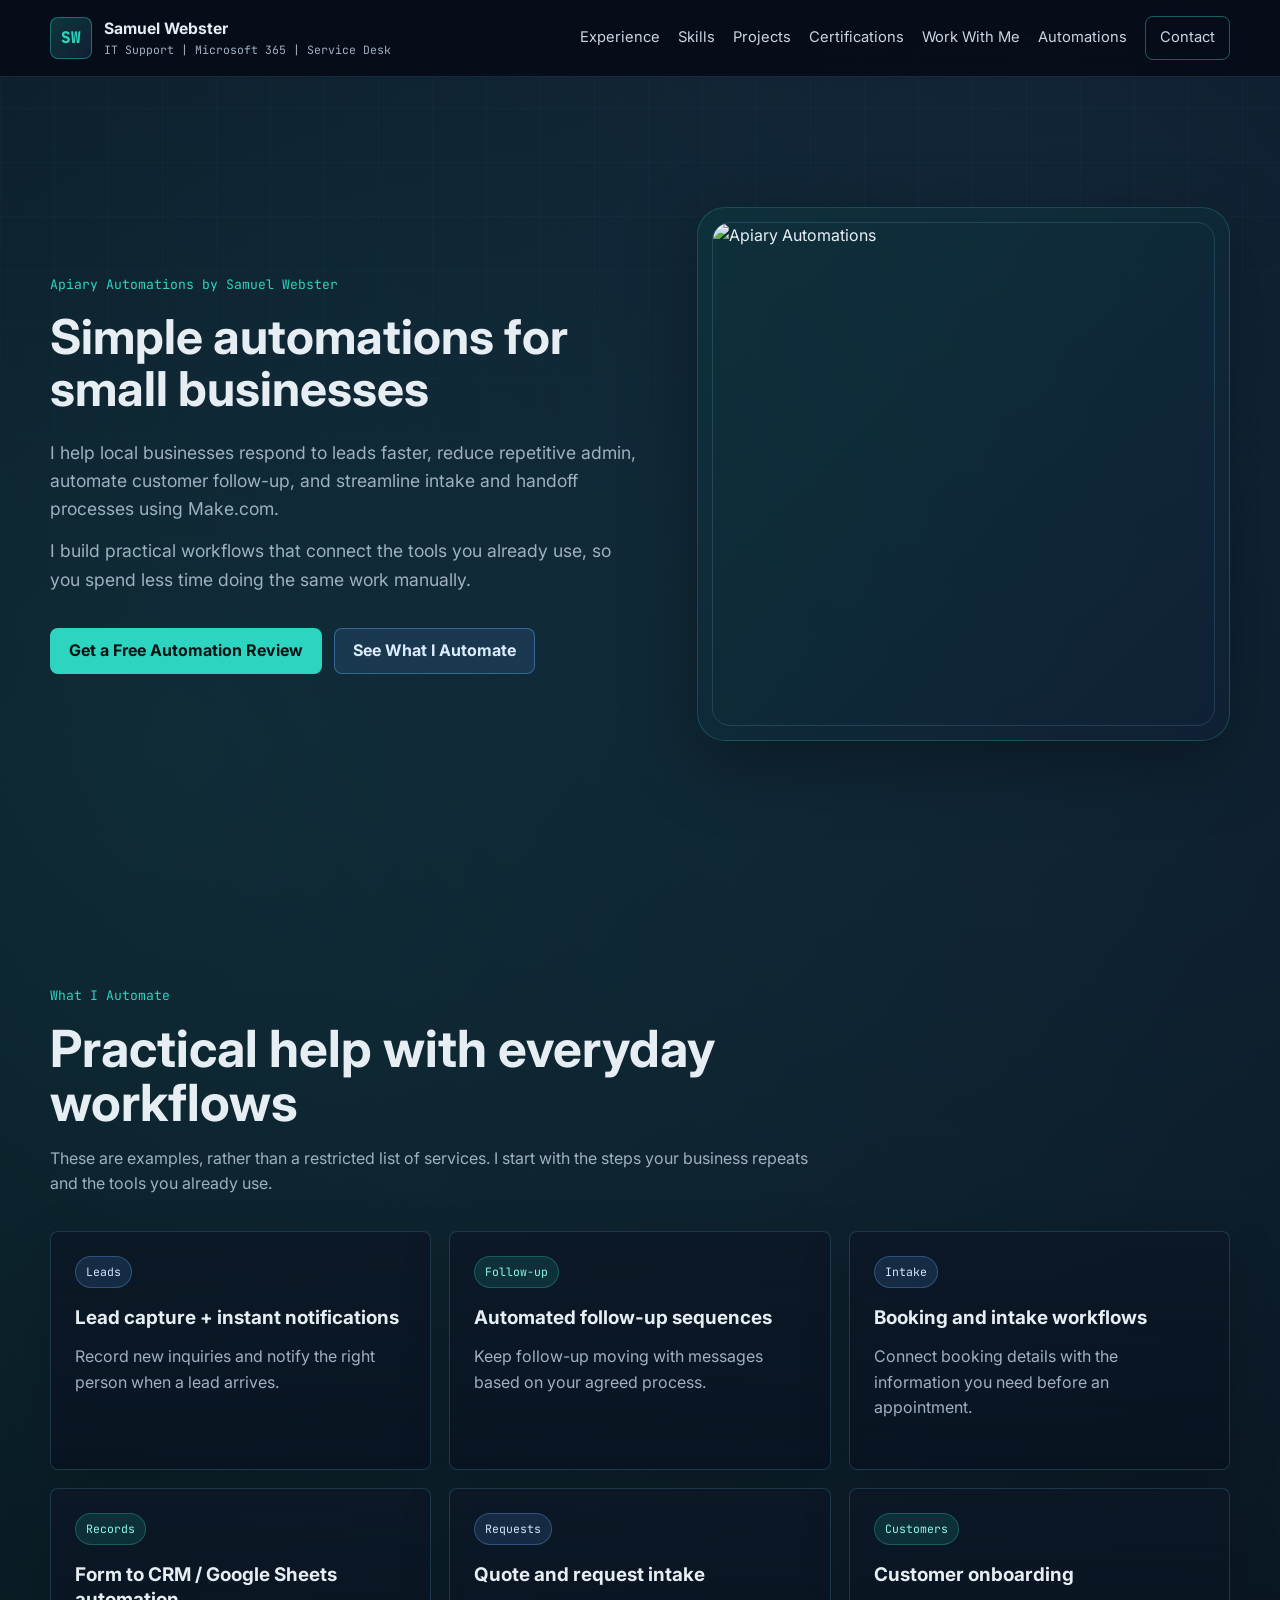
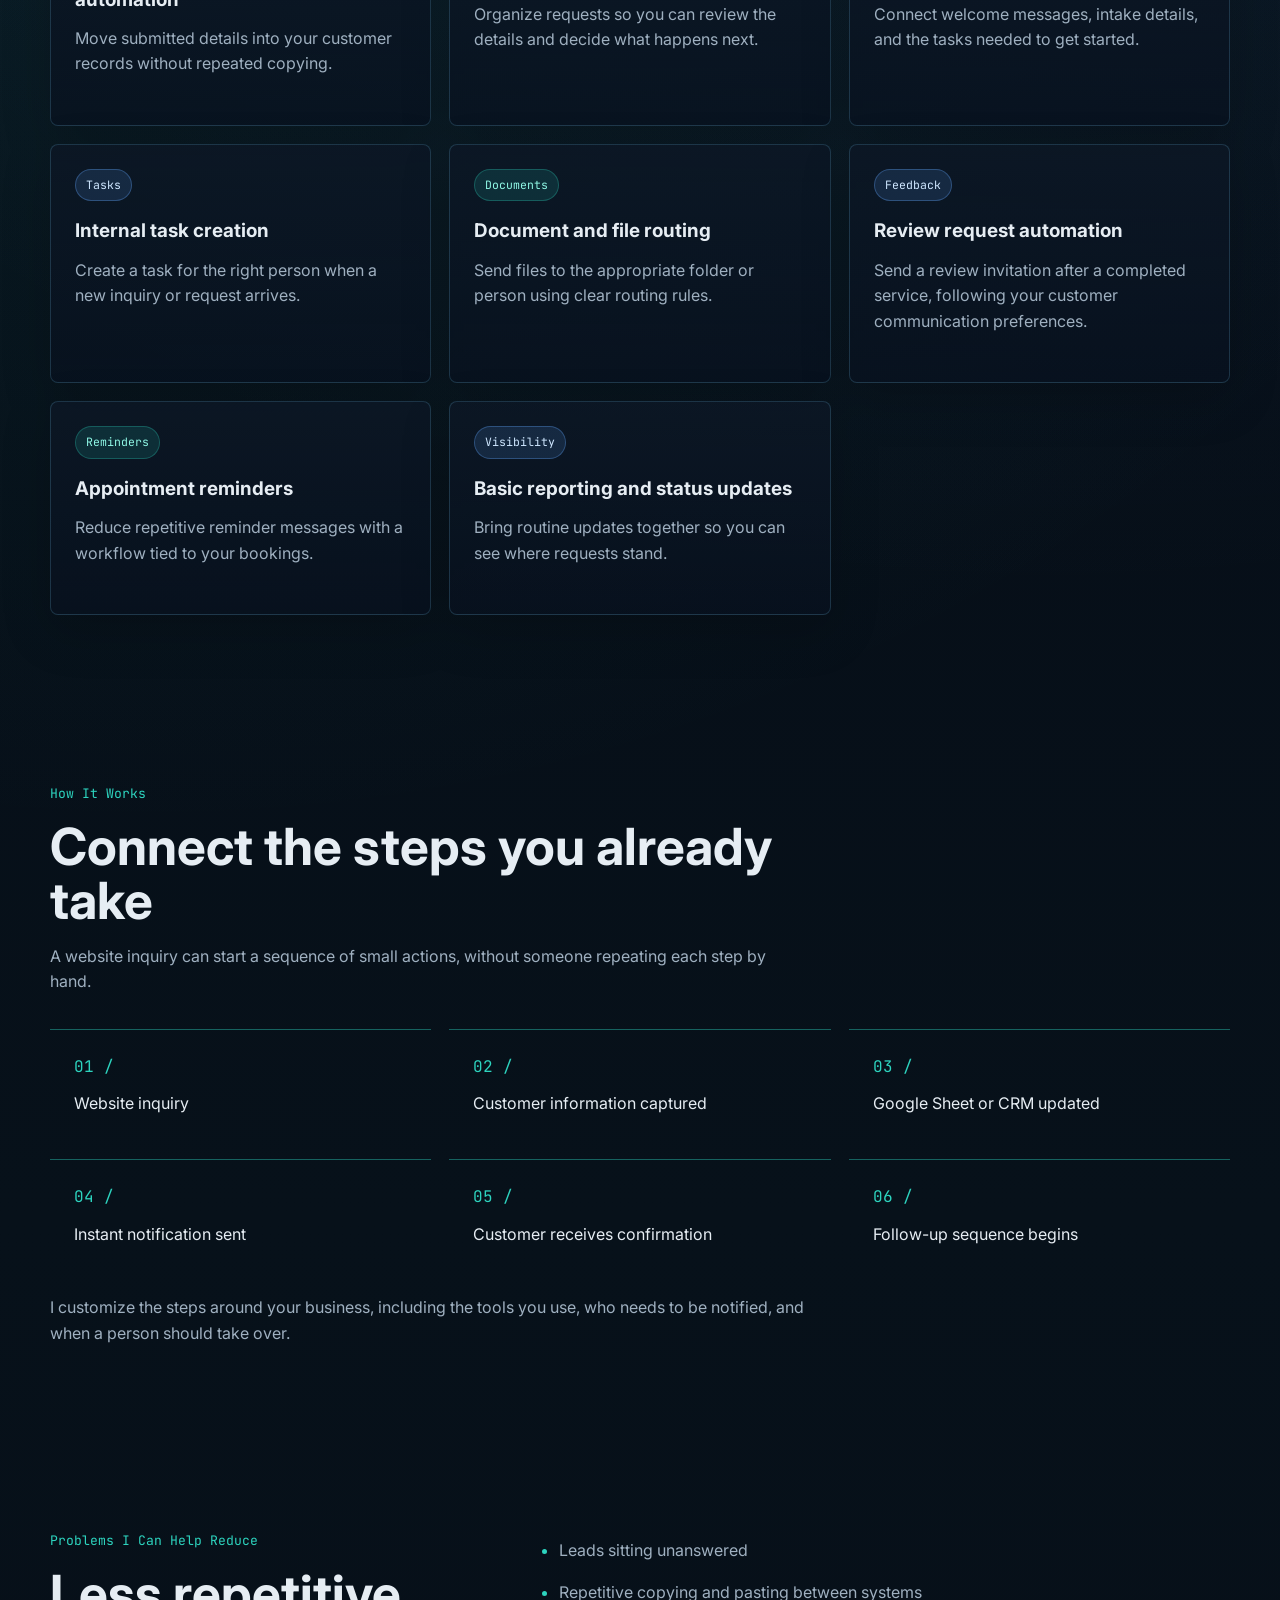
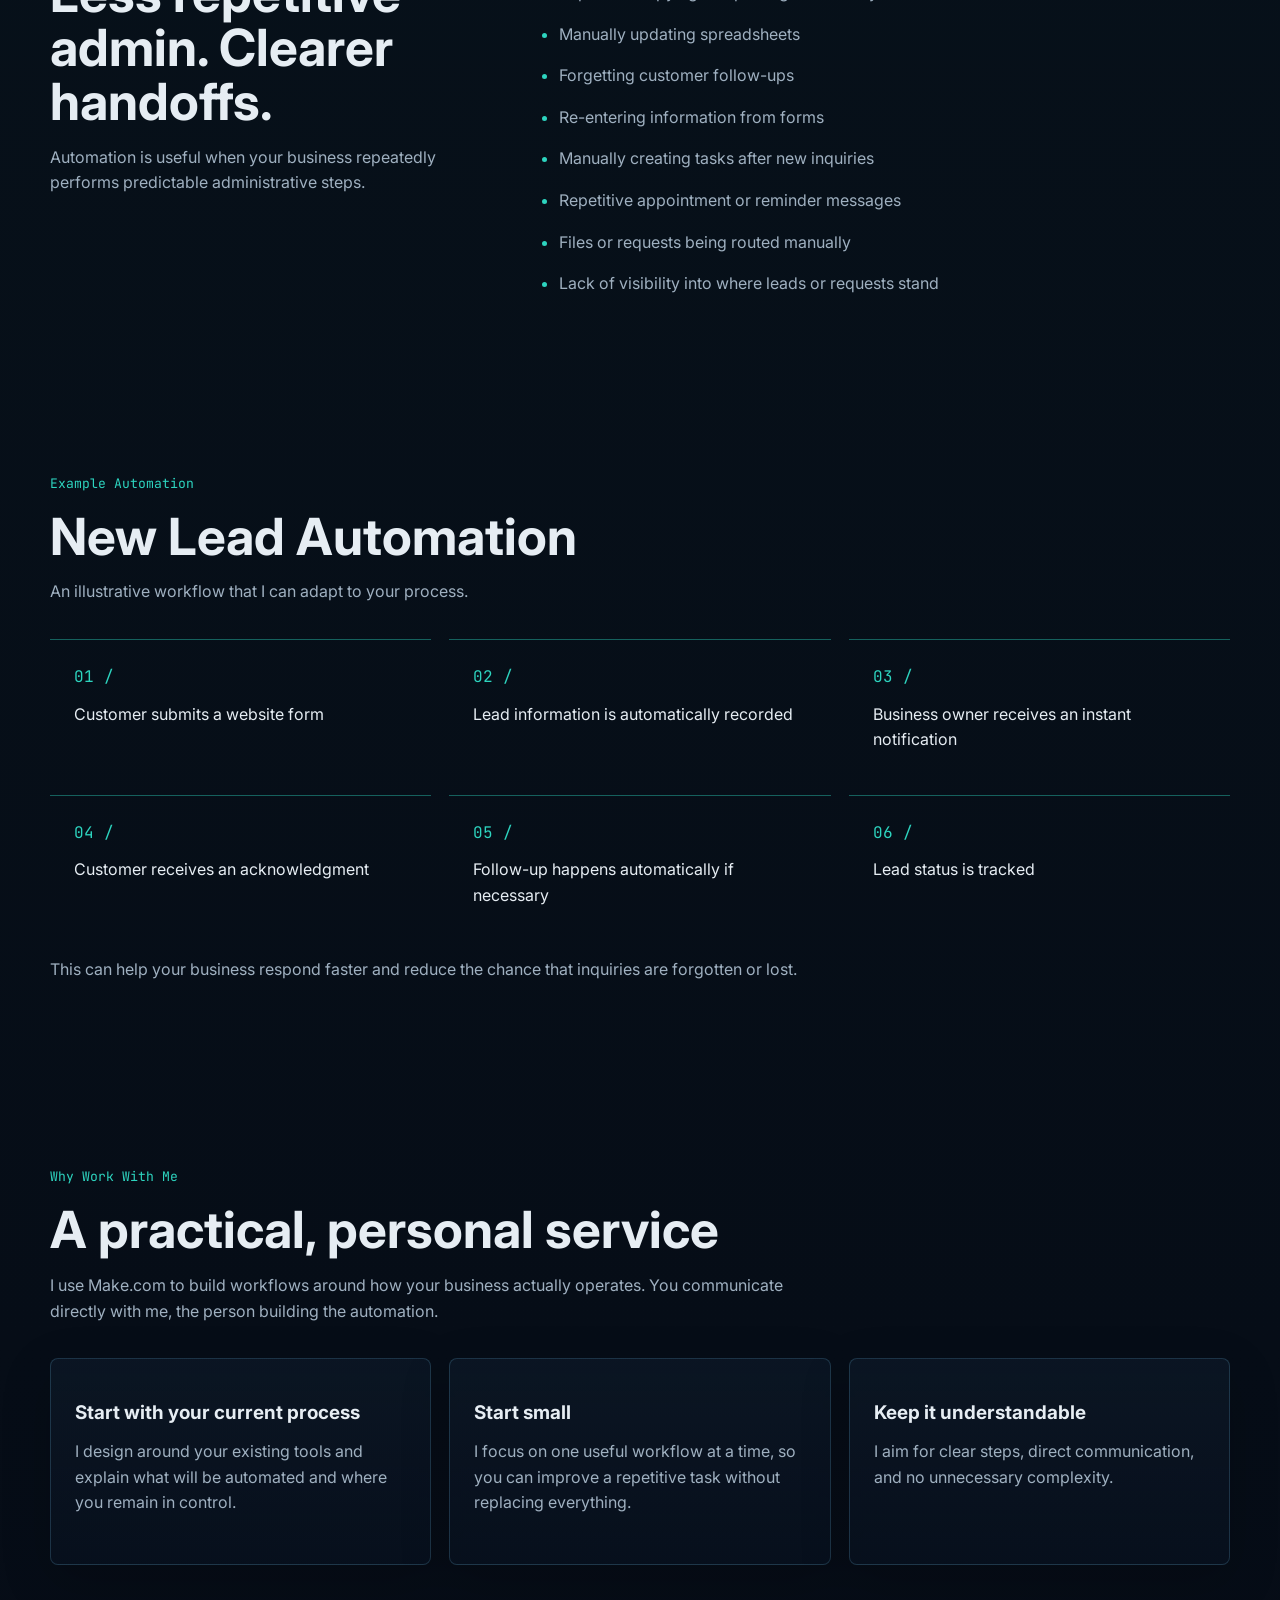
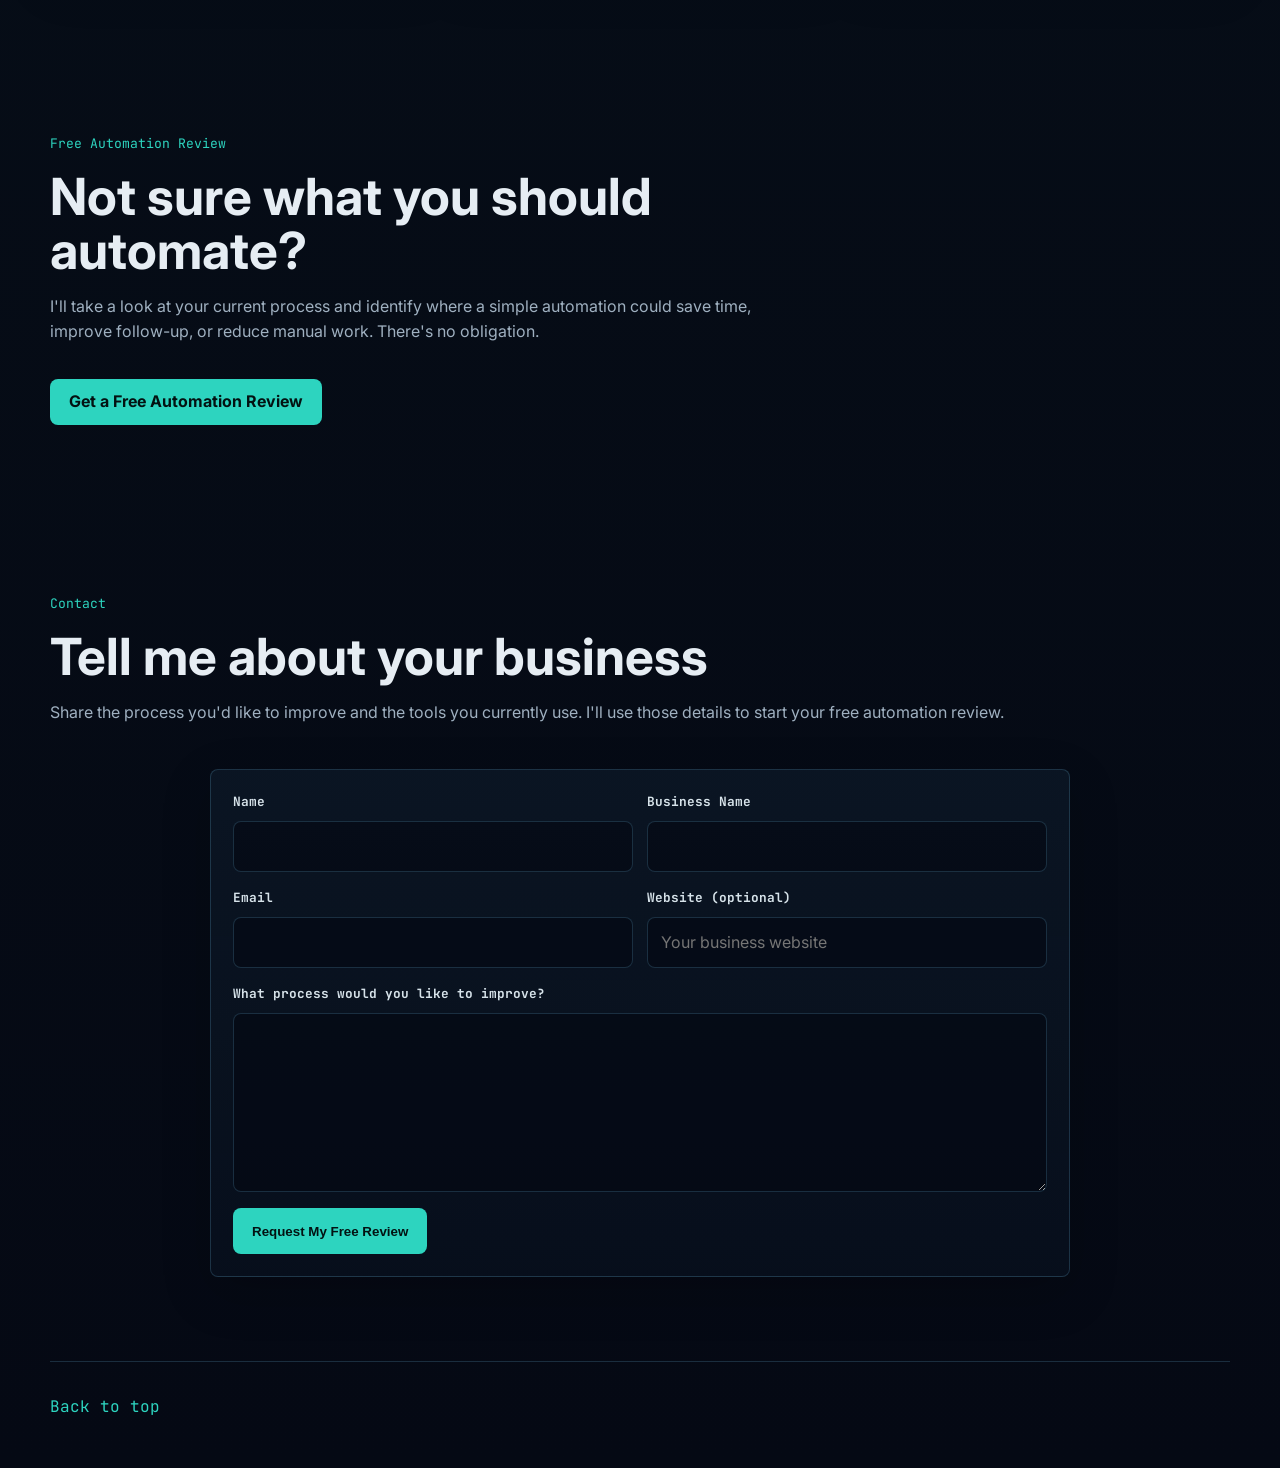
==== apiary/index.html @ 2bacfff5 "Add files via upload" ====
<!DOCTYPE html>
<html lang="en">
<head>
  <meta charset="UTF-8">
  <meta name="viewport" content="width=device-width, initial-scale=1.0">
  <meta name="description" content="Practical Make.com automations for small businesses, including lead follow-up, intake workflows, customer onboarding, notifications, reminders, and repetitive admin automation.">
  <title>Apiary Automations | Small Business Automation | Samuel Webster</title>
  <link rel="icon" type="image/svg+xml" href="../assets/favicon.svg">
  <link rel="preconnect" href="https://fonts.googleapis.com">
  <link rel="preconnect" href="https://fonts.gstatic.com" crossorigin>
  <link href="https://fonts.googleapis.com/css2?family=Inter:wght@400;500;600;700;800&family=JetBrains+Mono:wght@400;500;700&display=swap" rel="stylesheet">
  <link rel="stylesheet" href="../styles.css">
</head>
<body class="apiary-page">
  <header class="site-header">
    <nav class="nav-shell" aria-label="Primary navigation">
      <a class="brand" href="../index.html" aria-label="Samuel Webster home">
        <span class="brand-mark">SW</span>
        <span><strong>Samuel Webster</strong><small>IT Support | Microsoft 365 | Service Desk</small></span>
      </a>
      <button class="nav-toggle" type="button" aria-label="Toggle navigation" aria-expanded="false" aria-controls="site-menu"><span></span><span></span><span></span></button>
      <div class="nav-links" id="site-menu">
        <a href="../index.html#experience">Experience</a>
        <a href="../index.html#skills">Skills</a>
        <a href="../index.html#projects">Projects</a>
        <a href="../index.html#certifications">Certifications</a>
        <a href="../index.html#work-with-me">Work With Me</a>
        <a href="index.html" aria-current="page">Automations</a>
        <a class="nav-contact" href="#inquiry">Contact</a>
      </div>
    </nav>
  </header>
  <main id="top">
    <section class="hero section apiary-hero">
      <div class="hero-copy apiary-hero-copy">
        <p class="eyebrow">Apiary Automations by Samuel Webster</p>
        <h1>Simple automations for small businesses</h1>
        <p class="hero-intro">I help local businesses respond to leads faster, reduce repetitive admin, automate customer follow-up, and streamline intake and handoff processes using Make.com.</p>
        <p class="hero-intro hero-intro-secondary">I build practical workflows that connect the tools you already use, so you spend less time doing the same work manually.</p>
        <div class="hero-actions">
          <a class="btn primary" href="#inquiry">Get a Free Automation Review</a>
          <a class="btn secondary" href="#services">See What I Automate</a>
        </div>
      </div>
      <div class="hero-visual apiary-visual">
        <img class="apiary-logo" src="../assets/apiary-automations-logo.png" alt="Apiary Automations" width="1254" height="1254">
      </div>
    </section>
    <section class="section" id="services">
      <div class="section-heading">
        <p class="eyebrow">What I Automate</p>
        <h2>Practical help with everyday workflows</h2>
        <p>These are examples, rather than a restricted list of services. I start with the steps your business repeats and the tools you already use.</p>
      </div>
      <div class="work-grid">
        <article class="work-card"><span class="badge helpdesk">Leads</span><h3>Lead capture + instant notifications</h3><p>Record new inquiries and notify the right person when a lead arrives.</p></article>
        <article class="work-card"><span class="badge">Follow-up</span><h3>Automated follow-up sequences</h3><p>Keep follow-up moving with messages based on your agreed process.</p></article>
        <article class="work-card"><span class="badge helpdesk">Intake</span><h3>Booking and intake workflows</h3><p>Connect booking details with the information you need before an appointment.</p></article>
        <article class="work-card"><span class="badge">Records</span><h3>Form to CRM / Google Sheets automation</h3><p>Move submitted details into your customer records without repeated copying.</p></article>
        <article class="work-card"><span class="badge helpdesk">Requests</span><h3>Quote and request intake</h3><p>Organize requests so you can review the details and decide what happens next.</p></article>
        <article class="work-card"><span class="badge">Customers</span><h3>Customer onboarding</h3><p>Connect welcome messages, intake details, and the tasks needed to get started.</p></article>
        <article class="work-card"><span class="badge helpdesk">Tasks</span><h3>Internal task creation</h3><p>Create a task for the right person when a new inquiry or request arrives.</p></article>
        <article class="work-card"><span class="badge">Documents</span><h3>Document and file routing</h3><p>Send files to the appropriate folder or person using clear routing rules.</p></article>
        <article class="work-card"><span class="badge helpdesk">Feedback</span><h3>Review request automation</h3><p>Send a review invitation after a completed service, following your customer communication preferences.</p></article>
        <article class="work-card"><span class="badge">Reminders</span><h3>Appointment reminders</h3><p>Reduce repetitive reminder messages with a workflow tied to your bookings.</p></article>
        <article class="work-card"><span class="badge helpdesk">Visibility</span><h3>Basic reporting and status updates</h3><p>Bring routine updates together so you can see where requests stand.</p></article>
      </div>
    </section>
    <section class="section" id="how-it-works">
      <div class="section-heading"><p class="eyebrow">How It Works</p><h2>Connect the steps you already take</h2><p>A website inquiry can start a sequence of small actions, without someone repeating each step by hand.</p></div>
      <ol class="apiary-flow" aria-label="Example inquiry workflow">
        <li>Website inquiry</li><li>Customer information captured</li><li>Google Sheet or CRM updated</li><li>Instant notification sent</li><li>Customer receives confirmation</li><li>Follow-up sequence begins</li>
      </ol>
      <p class="apiary-note">I customize the steps around your business, including the tools you use, who needs to be notified, and when a person should take over.</p>
    </section>
    <section class="section split" id="problems">
      <div class="section-heading"><p class="eyebrow">Problems I Can Help Reduce</p><h2>Less repetitive admin. Clearer handoffs.</h2><p>Automation is useful when your business repeatedly performs predictable administrative steps.</p></div>
      <ul class="apiary-problems">
        <li>Leads sitting unanswered</li><li>Repetitive copying and pasting between systems</li><li>Manually updating spreadsheets</li><li>Forgetting customer follow-ups</li><li>Re-entering information from forms</li><li>Manually creating tasks after new inquiries</li><li>Repetitive appointment or reminder messages</li><li>Files or requests being routed manually</li><li>Lack of visibility into where leads or requests stand</li>
      </ul>
    </section>
    <section class="section" id="example">
      <div class="section-heading"><p class="eyebrow">Example Automation</p><h2>New Lead Automation</h2><p>An illustrative workflow that I can adapt to your process.</p></div>
      <ol class="apiary-flow apiary-steps">
        <li>Customer submits a website form</li><li>Lead information is automatically recorded</li><li>Business owner receives an instant notification</li><li>Customer receives an acknowledgment</li><li>Follow-up happens automatically if necessary</li><li>Lead status is tracked</li>
      </ol>
      <p class="apiary-note">This can help your business respond faster and reduce the chance that inquiries are forgotten or lost.</p>
    </section>
    <section class="section" id="why-me">
      <div class="section-heading"><p class="eyebrow">Why Work With Me</p><h2>A practical, personal service</h2><p>I use Make.com to build workflows around how your business actually operates. You communicate directly with me, the person building the automation.</p></div>
      <div class="work-grid">
        <article class="work-card"><h3>Start with your current process</h3><p>I design around your existing tools and explain what will be automated and where you remain in control.</p></article>
        <article class="work-card"><h3>Start small</h3><p>I focus on one useful workflow at a time, so you can improve a repetitive task without replacing everything.</p></article>
        <article class="work-card"><h3>Keep it understandable</h3><p>I aim for clear steps, direct communication, and no unnecessary complexity.</p></article>
      </div>
    </section>
    <section class="section" id="review">
      <div class="section-heading"><p class="eyebrow">Free Automation Review</p><h2>Not sure what you should automate?</h2><p>I'll take a look at your current process and identify where a simple automation could save time, improve follow-up, or reduce manual work. There's no obligation.</p></div>
      <a class="btn primary" href="#inquiry">Get a Free Automation Review</a>
    </section>
    <section class="section contact" id="inquiry">
      <div><p class="eyebrow">Contact</p><h2>Tell me about your business</h2><p>Share the process you'd like to improve and the tools you currently use. I'll use those details to start your free automation review.</p></div>
      <form class="contact-form" action="https://api.web3forms.com/submit" method="POST">
        <input type="hidden" name="access_key" value="55e2f08d-09cb-45c2-a583-499214f3248a">
        <input type="hidden" name="from_name" value="Apiary Automations by Samuel Webster">
        <input type="hidden" name="subject" value="Apiary Automations - Free Automation Review">
        <input type="hidden" name="redirect" value="https://samuelwebster.tech/thank-you.html">
        <input type="checkbox" name="botcheck" style="display:none" tabindex="-1" aria-hidden="true">
        <div class="form-grid">
          <div class="form-field"><label for="review-name">Name</label><input id="review-name" name="name" type="text" autocomplete="name" required></div>
          <div class="form-field"><label for="review-business">Business Name</label><input id="review-business" name="company" type="text" autocomplete="organization" required></div>
        </div>
        <div class="form-grid">
          <div class="form-field"><label for="review-email">Email</label><input id="review-email" name="email" type="email" autocomplete="email" required></div>
          <div class="form-field"><label for="review-website">Website (optional)</label><input id="review-website" name="business_website" type="text" inputmode="url" placeholder="Your business website"></div>
        </div>
        <div class="form-field"><label for="review-message">What process would you like to improve?</label><textarea id="review-message" name="message" rows="6" required></textarea></div>
        <div class="form-footer"><button class="btn primary" type="submit">Request My Free Review</button></div>
      </form>
    </section>
  </main>
  <footer class="site-footer"><a href="#top">Back to top</a></footer>
  <script src="../script.js"></script>
</body>
</html>
---- styles.css ----
:root {
  --bg: #050914;
  --bg-soft: #08111f;
  --panel: rgba(12, 23, 37, 0.78);
  --panel-strong: #0c1725;
  --line: rgba(125, 211, 252, 0.18);
  --line-strong: rgba(45, 212, 191, 0.42);
  --text: #e6edf3;
  --muted: #9fb0c0;
  --green: #2dd4bf;
  --blue: #60a5fa;
  --amber: #fbbf24;
  --danger: #fb7185;
  --shadow: 0 22px 70px rgba(0, 0, 0, 0.34);
  --mono: "JetBrains Mono", "SFMono-Regular", Consolas, monospace;
  --sans: Inter, system-ui, -apple-system, BlinkMacSystemFont, "Segoe UI", sans-serif;
}

* {
  box-sizing: border-box;
}

html {
  scroll-behavior: smooth;
}

body {
  margin: 0;
  background:
    radial-gradient(circle at 12% 12%, rgba(45, 212, 191, 0.12), transparent 30%),
    radial-gradient(circle at 82% 4%, rgba(96, 165, 250, 0.13), transparent 32%),
    linear-gradient(180deg, #050914 0%, #07111a 45%, #050914 100%);
  color: var(--text);
  font-family: var(--sans);
  line-height: 1.6;
}

body::before {
  content: "";
  position: fixed;
  inset: 0;
  pointer-events: none;
  background-image:
    linear-gradient(rgba(125, 211, 252, 0.04) 1px, transparent 1px),
    linear-gradient(90deg, rgba(125, 211, 252, 0.04) 1px, transparent 1px);
  background-size: 54px 54px;
  mask-image: linear-gradient(to bottom, rgba(0, 0, 0, 0.9), transparent 78%);
  z-index: -1;
}

a {
  color: inherit;
  text-decoration: none;
}

img {
  display: block;
  max-width: 100%;
}

.site-header {
  position: sticky;
  top: 0;
  z-index: 20;
  border-bottom: 1px solid rgba(125, 211, 252, 0.14);
  background: rgba(5, 9, 20, 0.82);
  backdrop-filter: blur(18px);
}

.nav-shell {
  width: min(1180px, calc(100% - 32px));
  min-height: 76px;
  margin: 0 auto;
  display: flex;
  align-items: center;
  justify-content: space-between;
  gap: 24px;
}

.brand {
  display: inline-flex;
  align-items: center;
  gap: 12px;
}

.brand-mark {
  width: 42px;
  height: 42px;
  display: grid;
  place-items: center;
  border: 1px solid var(--line-strong);
  border-radius: 8px;
  background: linear-gradient(135deg, rgba(45, 212, 191, 0.22), rgba(96, 165, 250, 0.12));
  color: var(--green);
  font-family: var(--mono);
  font-weight: 800;
}

.brand strong,
.brand small {
  display: block;
}

.brand strong {
  font-size: 0.98rem;
}

.brand small {
  color: var(--muted);
  font-family: var(--mono);
  font-size: 0.72rem;
}

.nav-links {
  display: flex;
  align-items: center;
  gap: 18px;
  color: #c9d6e2;
  font-size: 0.92rem;
}

.nav-links a {
  padding: 8px 0;
}

.nav-links a:hover {
  color: var(--green);
}

a:focus-visible,
button:focus-visible,
input:focus-visible,
textarea:focus-visible {
  outline: 2px solid var(--green);
  outline-offset: 3px;
}

.nav-contact {
  padding: 9px 14px !important;
  border: 1px solid var(--line-strong);
  border-radius: 8px;
}

.nav-toggle {
  display: none;
  width: 42px;
  height: 42px;
  border: 1px solid var(--line);
  border-radius: 8px;
  background: var(--panel);
}

.nav-toggle span {
  display: block;
  width: 18px;
  height: 2px;
  margin: 4px auto;
  background: var(--text);
}

.section {
  width: min(1180px, calc(100% - 32px));
  margin: 0 auto;
  padding: 84px 0;
}

.hero {
  min-height: calc(100vh - 76px);
  display: grid;
  grid-template-columns: minmax(0, 1fr) minmax(420px, 0.9fr);
  gap: 54px;
  align-items: center;
  padding-top: 54px;
}

.eyebrow {
  margin: 0 0 16px;
  color: var(--green);
  font-family: var(--mono);
  font-size: 0.82rem;
  letter-spacing: 0;
}

.contact .eyebrow {
  color: var(--green);
}

h1,
h2,
h3,
p {
  overflow-wrap: anywhere;
}

h1 {
  margin: 0;
  font-size: clamp(3.2rem, 8vw, 6.7rem);
  line-height: 0.9;
  letter-spacing: 0;
}

.hero h2 {
  max-width: 800px;
  margin: 26px 0 0;
  color: #dbe7ef;
  font-size: clamp(1.45rem, 3.2vw, 2.6rem);
  line-height: 1.12;
  letter-spacing: 0;
}

.hero-intro {
  max-width: 720px;
  margin: 24px 0 0;
  color: var(--muted);
  font-size: 1.1rem;
}

.hero-intro-secondary {
  margin-top: 14px;
}

.hero-actions {
  display: flex;
  flex-wrap: wrap;
  gap: 12px;
  margin-top: 34px;
}

.btn {
  display: inline-flex;
  align-items: center;
  justify-content: center;
  min-height: 46px;
  padding: 0 18px;
  border-radius: 8px;
  border: 1px solid transparent;
  font-weight: 700;
  transition: transform 160ms ease, border-color 160ms ease, background 160ms ease;
}

.btn:hover {
  transform: translateY(-2px);
}

.btn.primary {
  background: var(--green);
  color: #031212;
}

.btn.secondary {
  background: rgba(96, 165, 250, 0.12);
  border-color: rgba(96, 165, 250, 0.42);
  color: #dcecff;
}

.btn.ghost {
  background: rgba(255, 255, 255, 0.03);
  border-color: var(--line);
}

.hero-visual {
  position: relative;
  padding: 14px;
  border: 1px solid rgba(45, 212, 191, 0.22);
  border-radius: 28px;
  background:
    linear-gradient(135deg, rgba(45, 212, 191, 0.14), rgba(96, 165, 250, 0.08)),
    rgba(8, 17, 31, 0.74);
  box-shadow: var(--shadow);
}

.hero-visual img {
  width: 100%;
  aspect-ratio: 4 / 5;
  object-fit: cover;
  object-position: center top;
  border: 1px solid rgba(125, 211, 252, 0.16);
  border-radius: 18px;
  filter: saturate(0.96) contrast(1.02);
}

.metrics {
  display: grid;
  grid-template-columns: repeat(4, 1fr);
  gap: 14px;
  padding-top: 0;
}

.metrics div,
.project-card,
.skill-card,
.experience-card,
.doc-viewer,
.cert-card,
.work-card,
.terminal-card,
.contact-links a {
  border: 1px solid var(--line);
  background: linear-gradient(180deg, rgba(12, 23, 37, 0.86), rgba(8, 17, 31, 0.72));
  box-shadow: 0 16px 50px rgba(0, 0, 0, 0.18);
}

.metrics div {
  min-height: 112px;
  padding: 22px;
  border-radius: 8px;
}

.metrics strong,
.metrics span {
  display: block;
}

.metrics strong {
  color: var(--green);
  font-family: var(--mono);
  font-size: 1.3rem;
}

.metrics span {
  margin-top: 8px;
  color: var(--muted);
}

.section-heading {
  max-width: 760px;
  margin-bottom: 34px;
}

.section-heading h2,
.contact h2,
.terminal-body h2 {
  margin: 0;
  font-size: clamp(2rem, 4vw, 3.2rem);
  line-height: 1.05;
  letter-spacing: 0;
}

.section-heading p:not(.eyebrow),
.contact p,
.terminal-body p {
  color: var(--muted);
}

.project-grid {
  display: grid;
  grid-template-columns: repeat(3, 1fr);
  gap: 18px;
}

.project-card {
  min-height: 315px;
  padding: 24px;
  border-radius: 8px;
  display: flex;
  flex-direction: column;
  transition: transform 180ms ease, border-color 180ms ease, background 180ms ease;
}

.project-card:hover {
  transform: translateY(-5px);
  border-color: var(--line-strong);
  background: linear-gradient(180deg, rgba(15, 35, 54, 0.92), rgba(8, 17, 31, 0.82));
}

.badge {
  width: fit-content;
  padding: 6px 10px;
  border-radius: 999px;
  background: rgba(45, 212, 191, 0.13);
  color: #8ff7e5;
  border: 1px solid rgba(45, 212, 191, 0.28);
  font-family: var(--mono);
  font-size: 0.72rem;
}

.badge.malware {
  background: rgba(251, 113, 133, 0.13);
  border-color: rgba(251, 113, 133, 0.34);
  color: #fecdd3;
}

.badge.helpdesk,
.badge.ad {
  background: rgba(96, 165, 250, 0.14);
  border-color: rgba(96, 165, 250, 0.32);
  color: #cfe7ff;
}

.badge.soc {
  background: rgba(251, 191, 36, 0.12);
  border-color: rgba(251, 191, 36, 0.34);
  color: #fde68a;
}

.badge.tryhackme {
  background: rgba(34, 197, 94, 0.12);
  border-color: rgba(34, 197, 94, 0.3);
  color: #bbf7d0;
}

.project-card h3 {
  margin: 18px 0 0;
  font-size: 1.18rem;
  line-height: 1.28;
}

.project-card p {
  margin: 14px 0 22px;
  color: var(--muted);
}

.project-card > a,
.project-actions {
  margin-top: auto;
}

.project-card > a,
.project-actions a {
  color: var(--green);
  font-family: var(--mono);
  font-weight: 700;
}

.project-actions {
  display: flex;
  flex-wrap: wrap;
  gap: 10px;
  align-items: center;
}

.project-actions a {
  display: inline-flex;
  align-items: center;
  min-height: 38px;
}

.project-actions .pdf-link {
  padding: 0 12px;
  border: 1px solid rgba(96, 165, 250, 0.34);
  border-radius: 8px;
  background: rgba(96, 165, 250, 0.1);
  color: #cfe7ff;
}

.project-actions .pdf-link:hover {
  border-color: rgba(45, 212, 191, 0.46);
  color: #e4fffb;
}

.split {
  display: grid;
  grid-template-columns: 0.78fr 1.22fr;
  gap: 44px;
  align-items: start;
}

.sticky-heading {
  position: sticky;
  top: 110px;
}

.skill-groups {
  display: grid;
  gap: 16px;
}

.skill-card {
  padding: 24px;
  border-radius: 8px;
}

.skill-card h3 {
  margin: 0 0 14px;
  font-size: 1.05rem;
}

.chips {
  display: flex;
  flex-wrap: wrap;
  gap: 9px;
}

.chips span {
  padding: 8px 10px;
  border: 1px solid rgba(125, 211, 252, 0.18);
  border-radius: 8px;
  background: rgba(255, 255, 255, 0.035);
  color: #cbd8e3;
  font-size: 0.9rem;
}

.experience {
  padding-top: 84px;
}

.experience .section-heading {
  max-width: 100%;
}

.experience-card {
  padding: clamp(24px, 4vw, 38px);
  border-radius: 8px;
  position: relative;
  overflow: hidden;
}

.experience-card::before {
  content: "";
  position: absolute;
  inset: 0;
  border-top: 1px solid rgba(45, 212, 191, 0.28);
  background: linear-gradient(90deg, rgba(45, 212, 191, 0.08), transparent 45%);
  pointer-events: none;
}

.experience-header {
  position: relative;
  display: grid;
  grid-template-columns: minmax(0, 1fr) auto;
  gap: 24px;
  align-items: start;
}

.role-label {
  display: block;
  color: var(--green);
  font-family: var(--mono);
  font-size: 0.76rem;
  font-weight: 800;
  text-transform: uppercase;
}

.experience-header h3 {
  margin: 8px 0 18px;
  font-size: clamp(1.6rem, 3vw, 2.35rem);
  line-height: 1.08;
}

.experience-header p {
  margin: 8px 0 0;
  color: #dbe7ef;
  font-size: 1.08rem;
  font-weight: 700;
}

.experience-tags {
  display: flex;
  flex-wrap: wrap;
  justify-content: flex-end;
  gap: 9px;
  max-width: 360px;
}

.experience-tags span {
  padding: 8px 10px;
  border: 1px solid rgba(45, 212, 191, 0.24);
  border-radius: 999px;
  background: rgba(45, 212, 191, 0.1);
  color: #c6f7ef;
  font-family: var(--mono);
  font-size: 0.76rem;
}

.experience-summary {
  position: relative;
  margin-top: 30px;
  padding-top: 24px;
  border-top: 1px solid rgba(125, 211, 252, 0.14);
}

.experience-summary ul {
  display: grid;
  grid-template-columns: repeat(2, minmax(0, 1fr));
  gap: 14px 18px;
  margin: 14px 0 0;
  padding: 0;
  list-style: none;
}

.experience-summary li {
  position: relative;
  padding: 14px 14px 14px 36px;
  border: 1px solid rgba(125, 211, 252, 0.12);
  border-radius: 8px;
  background: rgba(5, 9, 20, 0.32);
  color: var(--muted);
}

.experience-summary li::before {
  content: "";
  position: absolute;
  top: 22px;
  left: 16px;
  width: 8px;
  height: 8px;
  border-radius: 50%;
  background: var(--green);
  box-shadow: 0 0 18px rgba(45, 212, 191, 0.46);
}

.documentation {
  padding-top: 84px;
}

.doc-viewer {
  border-radius: 10px;
  overflow: hidden;
}

.doc-toolbar {
  display: flex;
  justify-content: space-between;
  gap: 18px;
  align-items: center;
  padding: 18px;
  border-bottom: 1px solid var(--line);
  background: rgba(5, 9, 20, 0.42);
}

.doc-toolbar strong {
  display: block;
  color: #e8f5f7;
  font-size: clamp(1rem, 2vw, 1.25rem);
  line-height: 1.25;
}

.doc-actions {
  display: flex;
  flex-wrap: wrap;
  justify-content: flex-end;
  align-items: center;
  gap: 10px;
}

.doc-btn,
.doc-open {
  min-height: 38px;
  display: inline-flex;
  align-items: center;
  justify-content: center;
  padding: 0 13px;
  border: 1px solid rgba(96, 165, 250, 0.34);
  border-radius: 8px;
  background: rgba(96, 165, 250, 0.1);
  color: #cfe7ff;
  font-family: var(--mono);
  font-size: 0.82rem;
  font-weight: 700;
  cursor: pointer;
}

.doc-btn:hover,
.doc-open:hover {
  border-color: rgba(45, 212, 191, 0.46);
  color: #e4fffb;
}

.doc-btn:disabled {
  cursor: not-allowed;
  opacity: 0.45;
}

.project-switch {
  background: rgba(45, 212, 191, 0.14);
  border-color: rgba(45, 212, 191, 0.42);
  color: #d7fffa;
}

.doc-page-status {
  min-width: 68px;
  color: var(--muted);
  font-family: var(--mono);
  font-size: 0.86rem;
  text-align: center;
}

.doc-frame {
  padding: clamp(14px, 3vw, 28px);
  background:
    radial-gradient(circle at 50% 0%, rgba(45, 212, 191, 0.12), transparent 42%),
    linear-gradient(rgba(125, 211, 252, 0.04) 1px, transparent 1px),
    linear-gradient(90deg, rgba(125, 211, 252, 0.04) 1px, transparent 1px),
    linear-gradient(180deg, rgba(3, 7, 15, 0.86), rgba(8, 17, 31, 0.94));
  background-size: 34px 34px;
}

.doc-frame img {
  width: min(100%, 960px);
  max-height: 78vh;
  margin: 0 auto;
  object-fit: contain;
  border-radius: 8px;
  border: 1px solid rgba(45, 212, 191, 0.24);
  background: #050914;
  box-shadow:
    0 0 0 8px rgba(5, 9, 20, 0.64),
    0 24px 80px rgba(0, 0, 0, 0.52),
    0 0 45px rgba(45, 212, 191, 0.1);
}

.certifications {
  padding-top: 84px;
}

.cert-grid {
  display: grid;
  grid-template-columns: repeat(3, minmax(0, 1fr));
  gap: 18px;
}

.cert-card {
  border-radius: 8px;
  overflow: hidden;
  transition: transform 180ms ease, border-color 180ms ease, background 180ms ease;
}

.cert-card:hover {
  transform: translateY(-5px);
  border-color: var(--line-strong);
  background: linear-gradient(180deg, rgba(15, 35, 54, 0.92), rgba(8, 17, 31, 0.82));
}

.cert-preview {
  aspect-ratio: 16 / 10;
  display: grid;
  place-items: center;
  padding: 12px;
  border-bottom: 1px solid rgba(125, 211, 252, 0.14);
  background:
    radial-gradient(circle at 50% 0%, rgba(45, 212, 191, 0.12), transparent 45%),
    rgba(3, 7, 15, 0.62);
}

.cert-preview img {
  width: 100%;
  height: 100%;
  object-fit: contain;
  border-radius: 6px;
  background: #07111a;
  box-shadow: 0 14px 36px rgba(0, 0, 0, 0.32);
}

.cert-preview iframe {
  width: min(100%, 370px);
  height: 167px;
  border: 0;
  border-radius: 6px;
  background: #07111a;
  box-shadow: 0 14px 36px rgba(0, 0, 0, 0.32);
}

.badge-embed {
  min-height: 220px;
}

.cert-content {
  padding: 20px;
}

.cert-content h3 {
  margin: 14px 0 18px;
  font-size: 1.05rem;
  line-height: 1.25;
}

.cert-content a {
  color: var(--green);
  font-family: var(--mono);
  font-size: 0.86rem;
  font-weight: 700;
}

.article-grid {
  display: grid;
  grid-template-columns: repeat(3, 1fr);
  gap: 14px;
}

.article-grid a {
  min-height: 88px;
  display: flex;
  align-items: center;
  padding: 22px;
  border: 1px solid var(--line);
  border-radius: 8px;
  background: rgba(12, 23, 37, 0.68);
  font-family: var(--mono);
  color: #d7f8f2;
  transition: border-color 160ms ease, transform 160ms ease;
}

.article-grid a:hover {
  transform: translateY(-3px);
  border-color: var(--line-strong);
}

.work-with-me {
  padding-top: 84px;
}

.work-grid {
  display: grid;
  grid-template-columns: repeat(3, minmax(0, 1fr));
  gap: 18px;
  align-items: stretch;
}

.work-card {
  min-height: 100%;
  padding: 24px;
  border-radius: 8px;
  display: flex;
  flex-direction: column;
  transition: transform 180ms ease, border-color 180ms ease, background 180ms ease;
}

.work-card:hover {
  transform: translateY(-5px);
  border-color: var(--line-strong);
  background: linear-gradient(180deg, rgba(15, 35, 54, 0.92), rgba(8, 17, 31, 0.82));
}

.work-card h3 {
  margin: 18px 0 0;
  font-size: 1.18rem;
  line-height: 1.28;
}

.work-card p {
  margin: 14px 0 0;
  color: var(--muted);
}

.work-card p:last-of-type {
  margin-bottom: 24px;
}

.work-card .btn {
  width: fit-content;
  margin-top: auto;
}

.work-note {
  font-family: var(--mono);
  font-size: 0.82rem;
}

.terminal-card {
  border-radius: 10px;
  overflow: hidden;
}

.terminal-bar {
  min-height: 52px;
  display: flex;
  align-items: center;
  gap: 9px;
  padding: 0 18px;
  border-bottom: 1px solid var(--line);
  background: #0b1624;
}

.terminal-bar span {
  width: 10px;
  height: 10px;
  border-radius: 50%;
  background: var(--danger);
}

.terminal-bar span:nth-child(2) {
  background: var(--amber);
}

.terminal-bar span:nth-child(3) {
  background: var(--green);
}

.terminal-bar strong {
  margin-left: 10px;
  color: var(--muted);
  font-family: var(--mono);
  font-size: 0.86rem;
}

.terminal-body {
  padding: 32px;
}

.prompt {
  color: var(--green) !important;
  font-family: var(--mono);
}

.contact {
  display: grid;
  gap: 28px;
  align-items: start;
}

.contact-links {
  display: grid;
  grid-template-columns: repeat(4, minmax(0, 1fr));
  gap: 12px;
}

.contact-links a {
  display: grid;
  gap: 16px;
  padding: 18px;
  border-radius: 8px;
  font-weight: 800;
}

.contact-links span {
  color: var(--muted);
  font-family: var(--mono);
  font-size: 0.78rem;
  font-weight: 500;
}

.contact-form,
#contact-form {
  width: min(100%, 860px);
  justify-self: center;
  display: grid;
  gap: 16px;
  padding: 22px;
  border: 1px solid var(--line);
  border-radius: 8px;
  background: linear-gradient(180deg, rgba(12, 23, 37, 0.86), rgba(8, 17, 31, 0.72));
  box-shadow: 0 16px 50px rgba(0, 0, 0, 0.18);
}

.form-grid {
  display: grid;
  grid-template-columns: repeat(2, minmax(0, 1fr));
  gap: 14px;
}

.form-field {
  display: grid;
  gap: 8px;
}

.form-field label {
  color: #d7e3ea;
  font-family: var(--mono);
  font-size: 0.8rem;
  font-weight: 700;
}

.form-field input,
.form-field textarea {
  width: 100%;
  border: 1px solid rgba(125, 211, 252, 0.18);
  border-radius: 8px;
  background: rgba(5, 9, 20, 0.68);
  color: var(--text);
  font: inherit;
  padding: 12px 13px;
  outline: none;
  transition: border-color 160ms ease, box-shadow 160ms ease;
}

.form-field textarea {
  resize: vertical;
  min-height: 150px;
}

.form-field input:focus,
.form-field textarea:focus {
  border-color: rgba(45, 212, 191, 0.62);
  box-shadow: 0 0 0 3px rgba(45, 212, 191, 0.12);
}

.honeypot-field {
  position: absolute;
  left: -10000px;
  width: 1px;
  height: 1px;
  overflow: hidden;
}

.form-footer {
  display: flex;
  align-items: center;
  justify-content: space-between;
  gap: 16px;
}

.form-status {
  min-height: 24px;
  margin: 0;
  color: var(--muted);
  font-family: var(--mono);
  font-size: 0.86rem;
}

.form-status.success {
  color: var(--green);
}

.form-status.error {
  color: var(--danger);
}

.contact-form button:disabled,
#contact-form button:disabled {
  cursor: not-allowed;
  opacity: 0.7;
  transform: none;
}

.thank-you-section {
  min-height: calc(100vh - 180px);
  display: grid;
  place-items: center;
}

.thank-you-card {
  width: min(100%, 760px);
  border: 1px solid var(--line);
  border-radius: 8px;
  background: linear-gradient(180deg, rgba(12, 23, 37, 0.9), rgba(8, 17, 31, 0.76));
  box-shadow: var(--shadow);
}

.thank-you-card h1 {
  margin: 0 0 18px;
  font-size: clamp(2.5rem, 7vw, 4.8rem);
}

.thank-you-card p:not(.eyebrow) {
  max-width: 560px;
  margin: 0 0 28px;
  color: var(--muted);
  font-size: 1.1rem;
}

.site-footer {
  width: min(1180px, calc(100% - 32px));
  margin: 0 auto;
  padding: 32px 0 48px;
  display: flex;
  justify-content: space-between;
  gap: 16px;
  color: var(--muted);
  border-top: 1px solid var(--line);
}

.site-footer a {
  color: var(--green);
  font-family: var(--mono);
}

.apiary-hero {
  text-align: left;
}

.apiary-visual .apiary-logo {
  width: 100%;
  height: auto;
  aspect-ratio: 1 / 1;
  object-fit: contain;
  object-position: center;
  margin: 0;
}

.apiary-hero-copy {
  max-width: 860px;
}

.apiary-hero .hero-intro {
  max-width: 720px;
}

.apiary-hero .hero-actions {
  justify-content: flex-start;
}

.apiary-hero h1 {
  font-size: 3rem;
  line-height: 1.08;
}

.apiary-flow {
  list-style: none;
  padding: 0;
  margin: 0;
  display: grid;
  grid-template-columns: repeat(3, minmax(0, 1fr));
  gap: 18px;
  counter-reset: workflow;
}

.apiary-flow li {
  counter-increment: workflow;
  padding: 24px;
  border-top: 1px solid var(--line-strong);
  color: var(--text);
}

.apiary-flow li::before {
  content: counter(workflow, decimal-leading-zero) " / ";
  display: block;
  margin-bottom: 12px;
  color: var(--green);
  font-family: var(--mono);
}

.apiary-note,
.apiary-problems {
  color: var(--muted);
}

.apiary-note {
  margin-top: 24px;
  max-width: 760px;
}

.apiary-problems {
  margin: 0;
  padding-left: 22px;
}

.apiary-problems li {
  padding: 8px 0;
}

.apiary-problems li::marker {
  color: var(--green);
}

/* Keep the expanded navigation within the existing tablet layout. */
@media (min-width: 761px) and (max-width: 1180px) {
  .nav-shell {
    flex-wrap: wrap;
    justify-content: center;
    gap: 8px 24px;
    padding: 12px 0;
  }
}

@media (max-width: 980px) {
  .apiary-flow {
    grid-template-columns: repeat(2, minmax(0, 1fr));
  }
  .hero,
  .split,
  .contact {
    grid-template-columns: 1fr;
  }

  .hero {
    min-height: auto;
  }

  .hero-visual {
    max-width: 680px;
  }

  .metrics,
  .project-grid,
  .cert-grid,
  .work-grid,
  .article-grid {
    grid-template-columns: repeat(2, 1fr);
  }

  .experience-header {
    grid-template-columns: 1fr;
  }

  .experience-tags {
    justify-content: flex-start;
    max-width: none;
  }

  .experience-summary ul {
    grid-template-columns: 1fr;
  }

  .contact-links {
    grid-template-columns: repeat(2, minmax(0, 1fr));
  }

  .sticky-heading {
    position: static;
  }
}

@media (max-width: 760px) {
  .apiary-hero h1 {
    font-size: 2.4rem;
  }

  .apiary-flow {
    grid-template-columns: 1fr;
  }
  .nav-toggle {
    display: block;
  }

  .nav-links {
    position: absolute;
    left: 16px;
    right: 16px;
    top: 76px;
    display: none;
    flex-direction: column;
    align-items: stretch;
    padding: 16px;
    border: 1px solid var(--line);
    border-radius: 10px;
    background: rgba(5, 9, 20, 0.98);
  }

  .nav-links.open {
    display: flex;
  }

  .nav-links a {
    padding: 11px 8px;
  }

  .brand small {
    display: none;
  }

  .section {
    padding: 64px 0;
  }

  .hero {
    padding-top: 46px;
  }

  .hero-actions .btn {
    flex: 1 1 100%;
  }

  .metrics,
  .project-grid,
  .cert-grid,
  .work-grid,
  .article-grid {
    grid-template-columns: 1fr;
  }

  .project-card {
    min-height: auto;
  }

  .contact-links a,
  .form-footer,
  .site-footer {
    flex-direction: column;
  }

  .contact-links {
    grid-template-columns: 1fr;
  }

  .form-grid {
    grid-template-columns: 1fr;
  }

  .form-footer {
    align-items: stretch;
  }
}
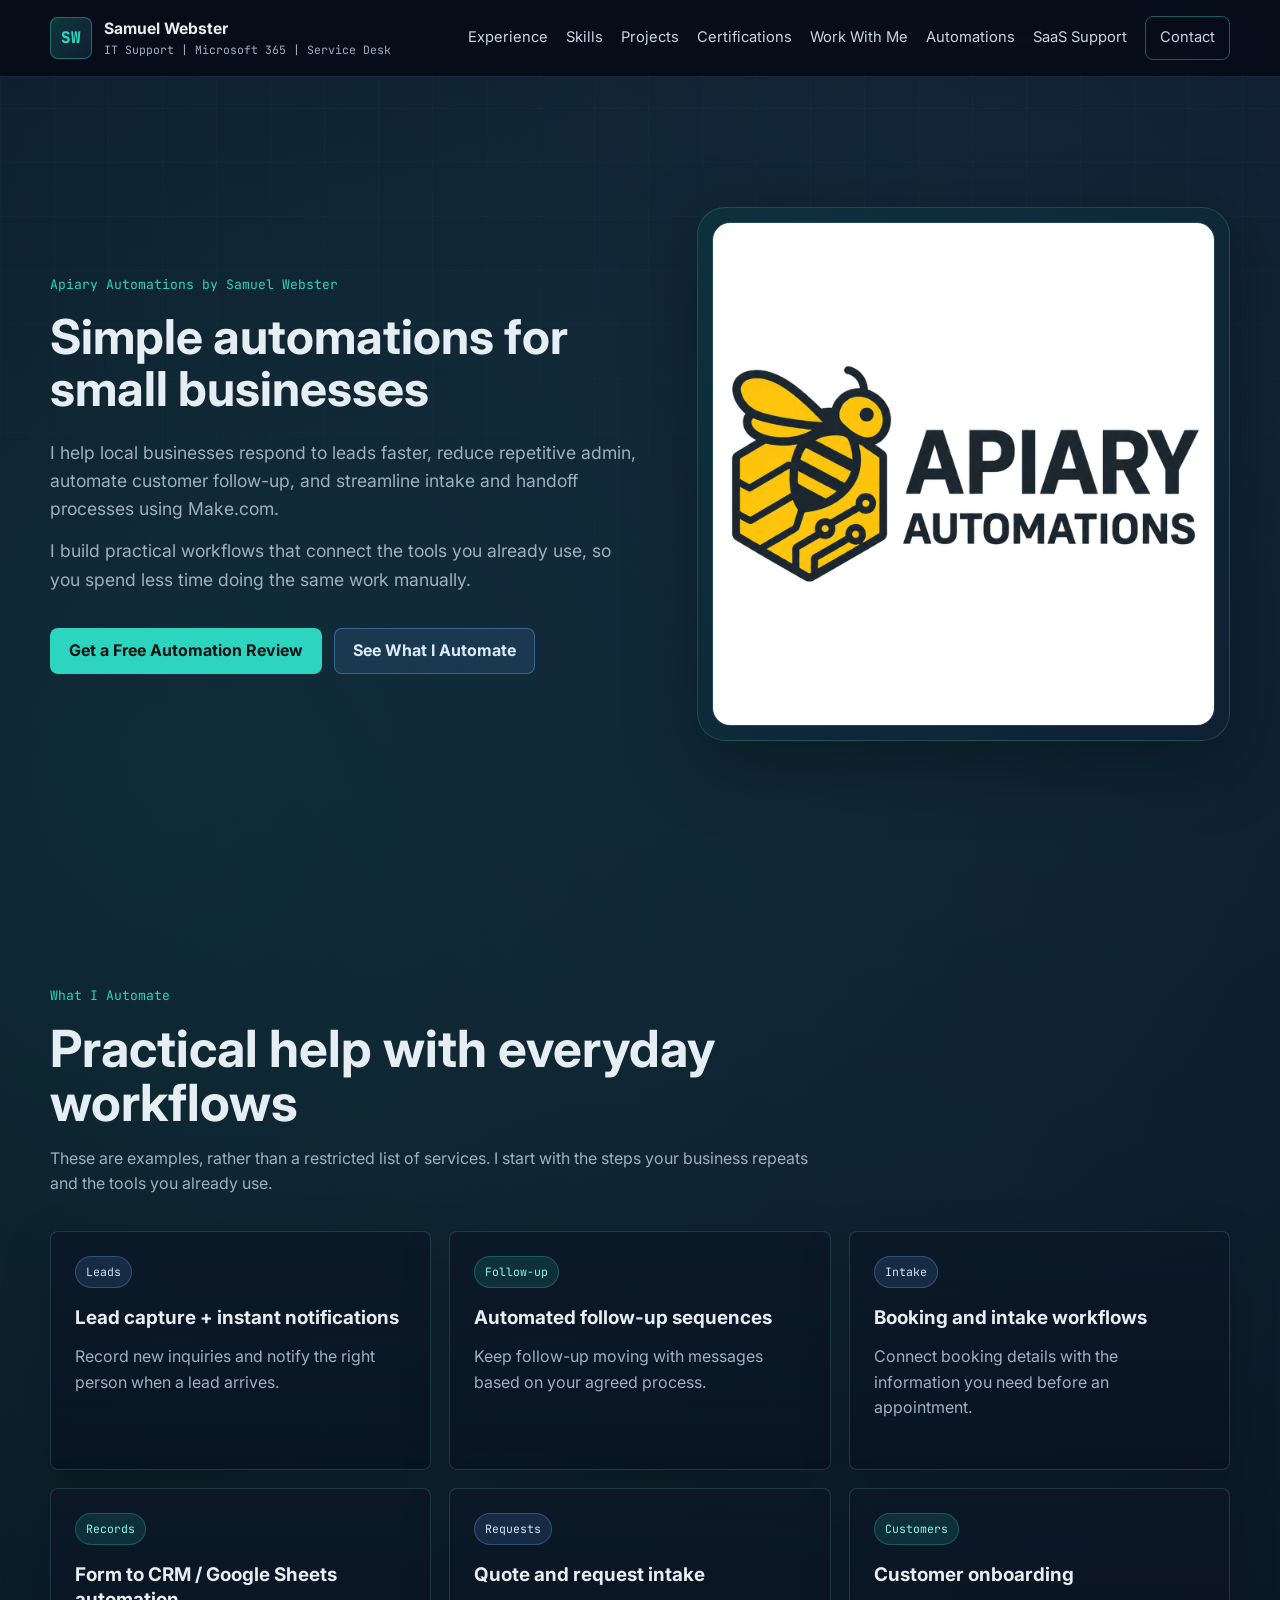
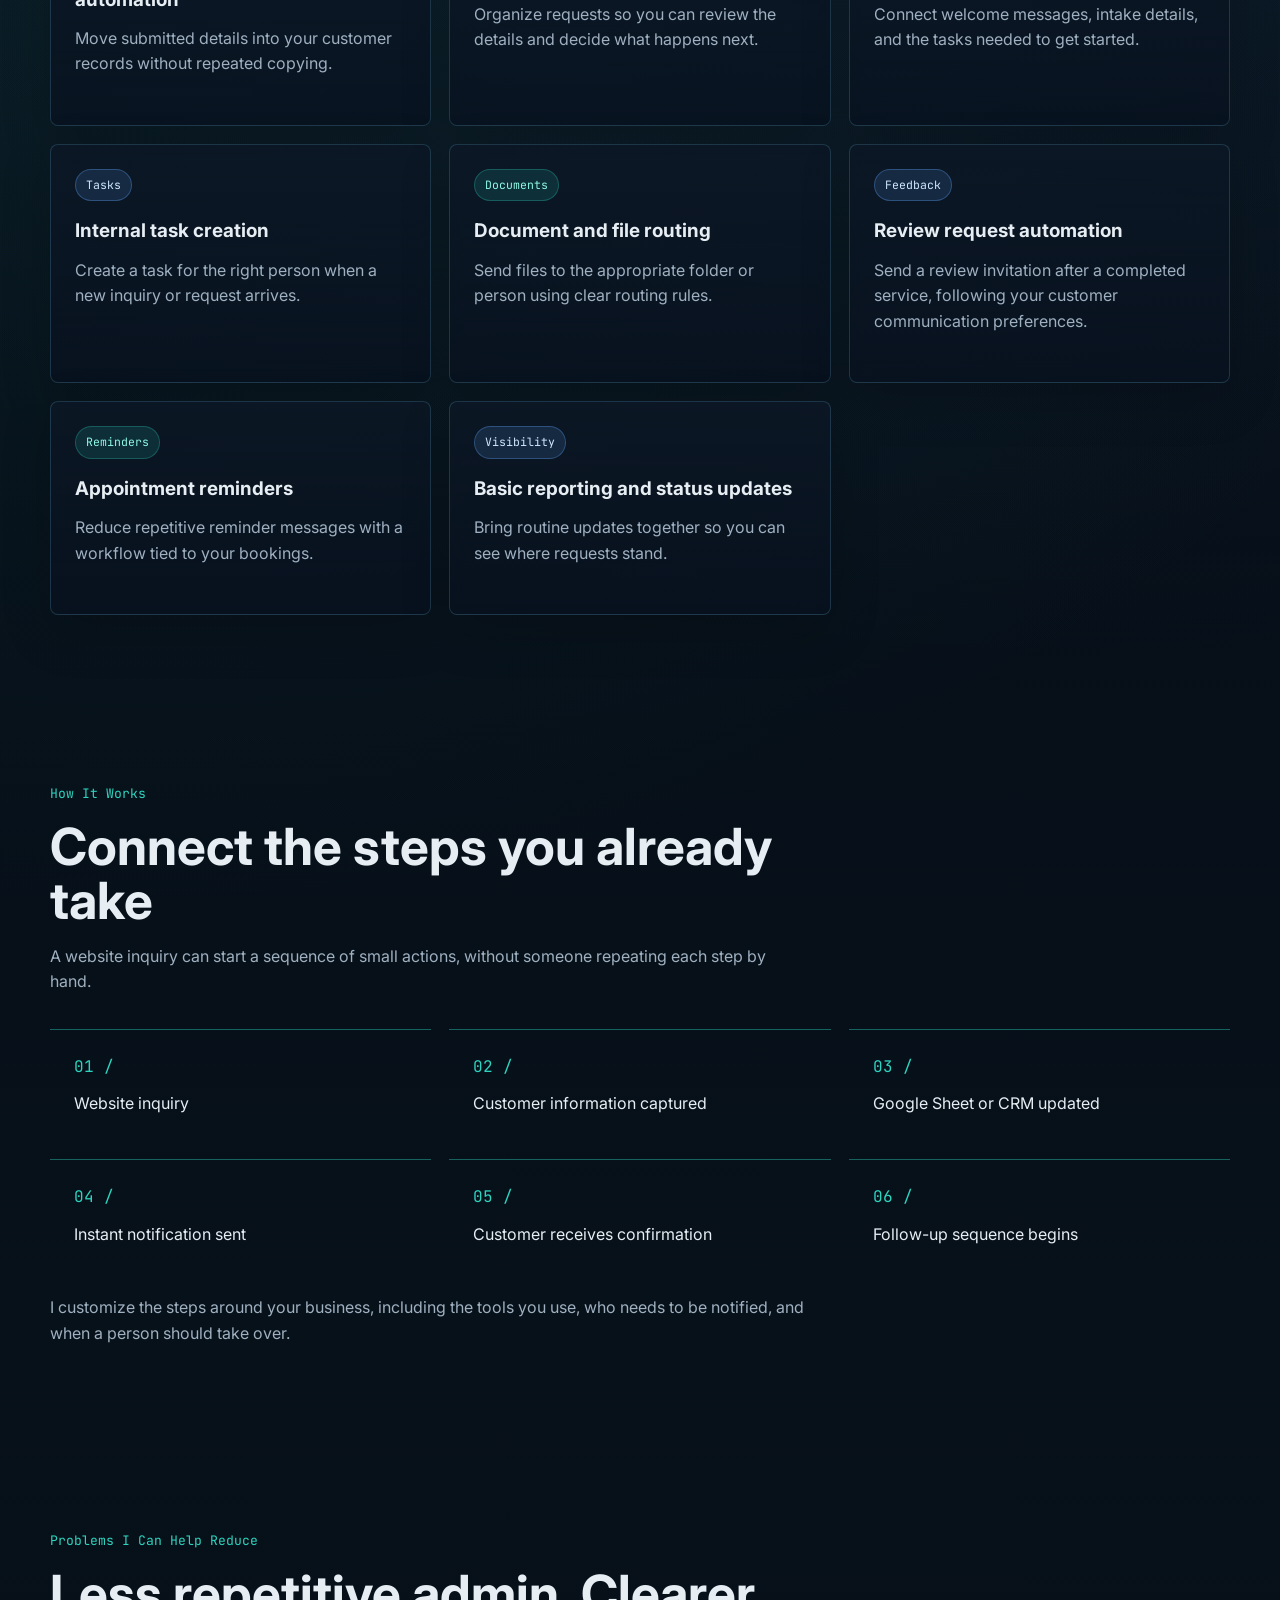
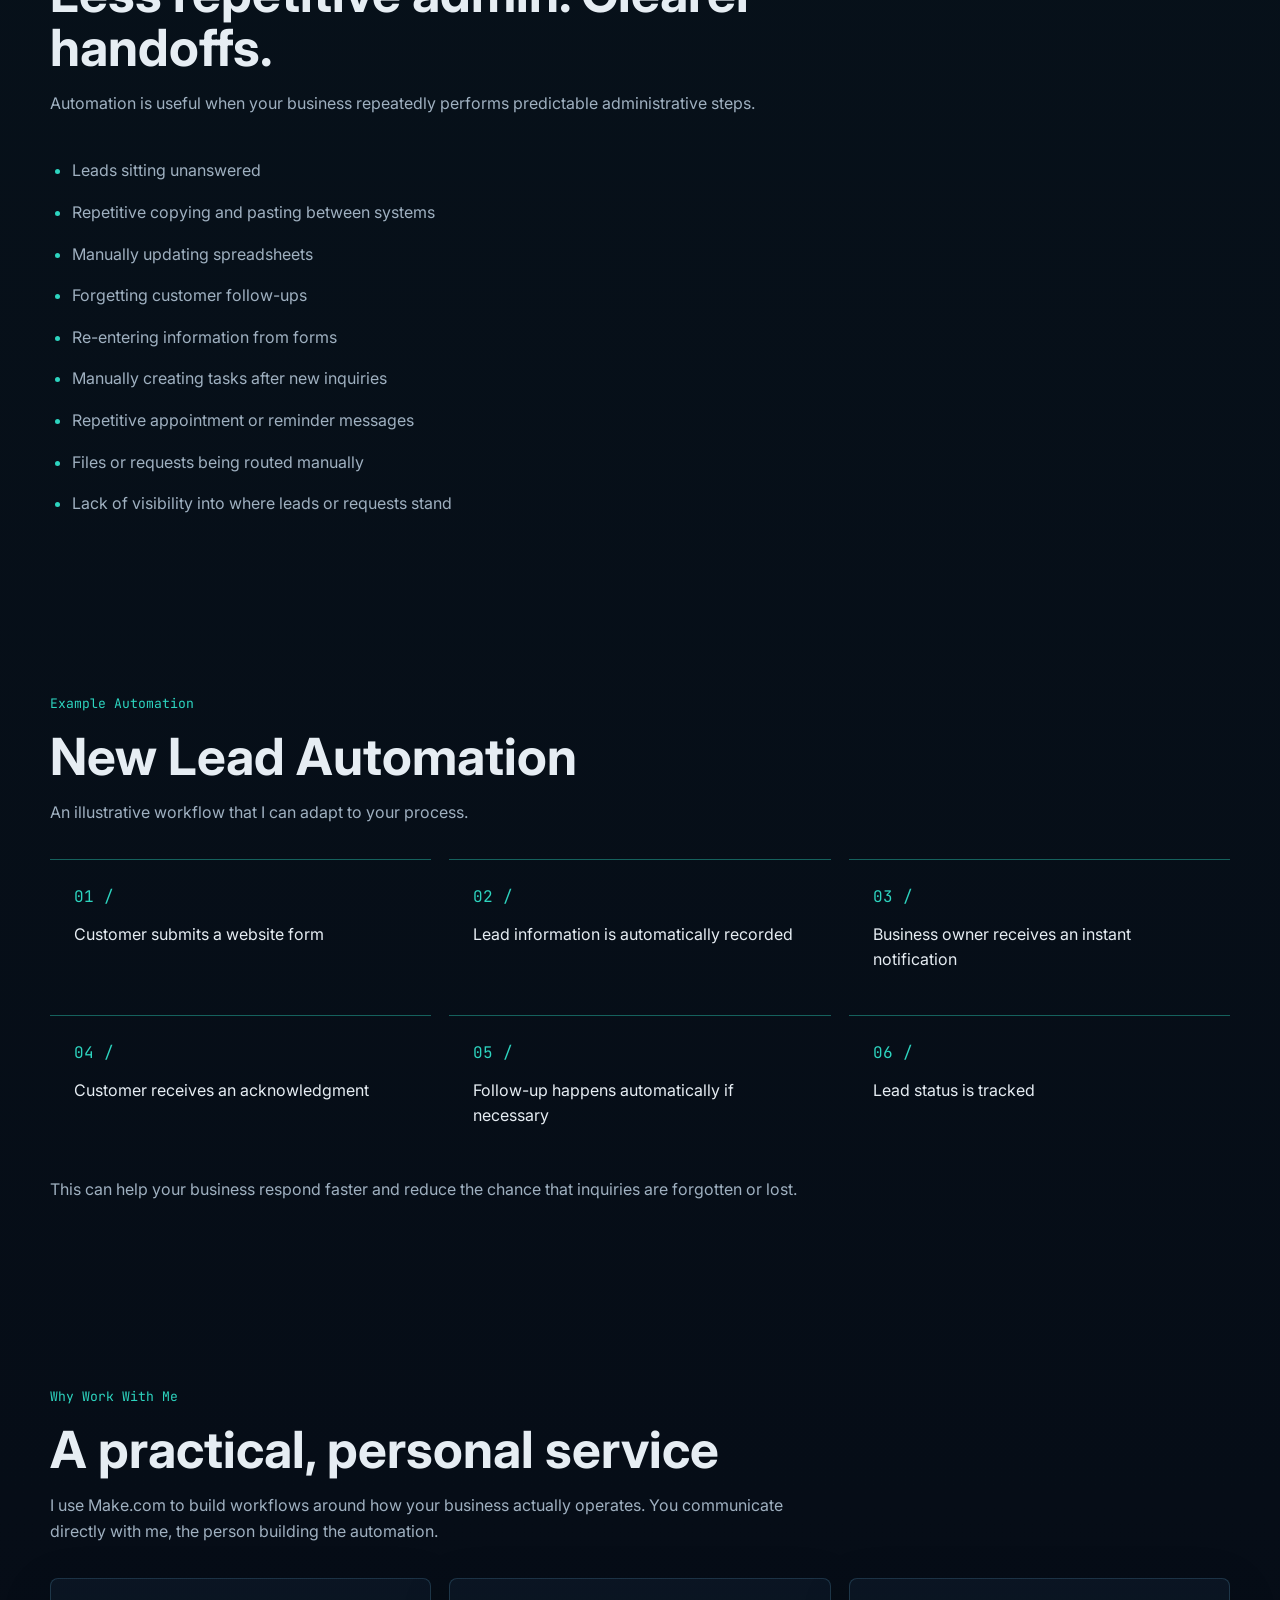
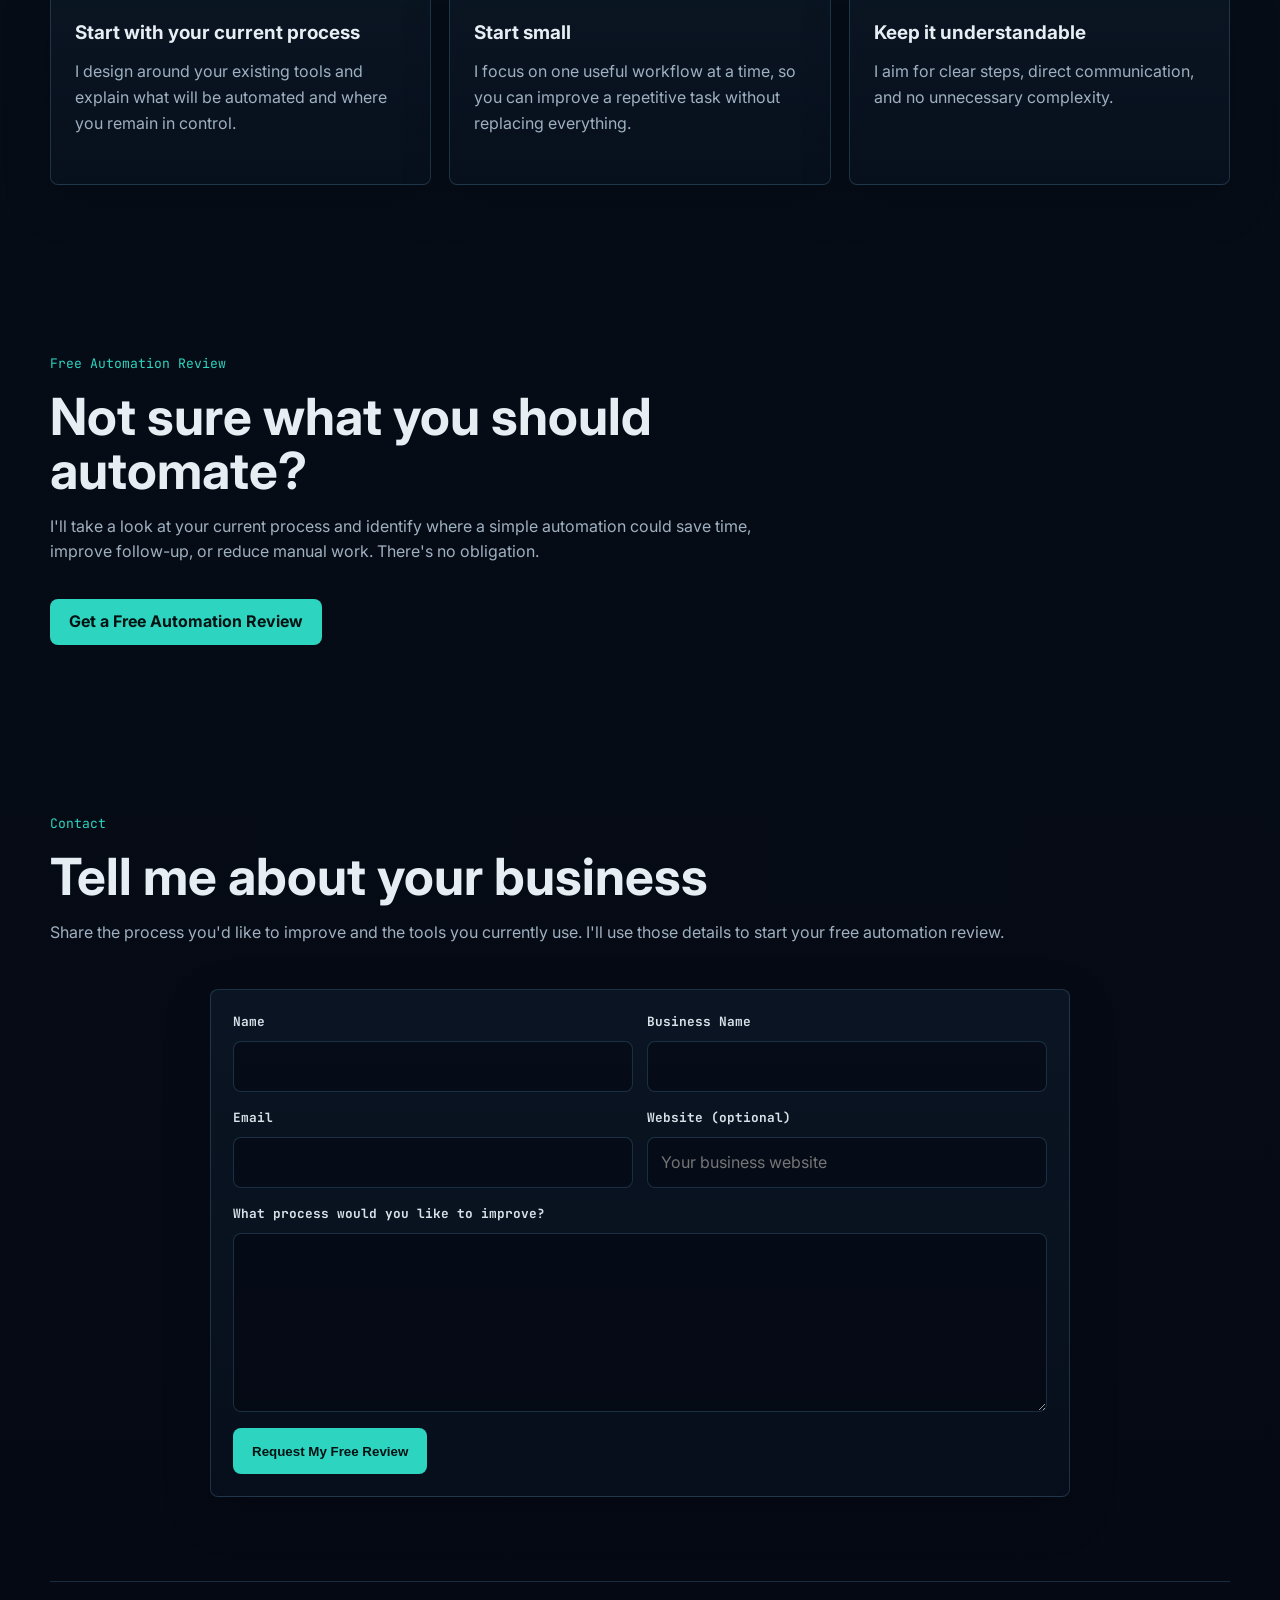
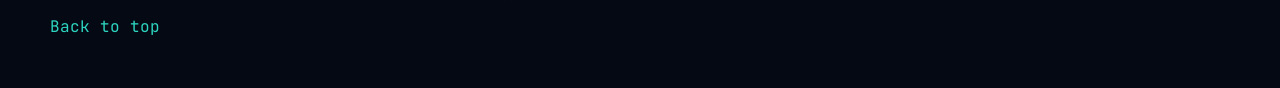
==== commit eae979b7: "Add files via upload" ====
--- a/apiary/index.html
+++ b/apiary/index.html
@@ -26,6 +26,7 @@
         <a href="../index.html#certifications">Certifications</a>
         <a href="../index.html#work-with-me">Work With Me</a>
         <a href="index.html" aria-current="page">Automations</a>
+        <a href="../saas-support/index.html">SaaS Support</a>
         <a class="nav-contact" href="#inquiry">Contact</a>
       </div>
     </nav>
@@ -73,7 +74,7 @@
       </ol>
       <p class="apiary-note">I customize the steps around your business, including the tools you use, who needs to be notified, and when a person should take over.</p>
     </section>
-    <section class="section split" id="problems">
+    <section class="section" id="problems">
       <div class="section-heading"><p class="eyebrow">Problems I Can Help Reduce</p><h2>Less repetitive admin. Clearer handoffs.</h2><p>Automation is useful when your business repeatedly performs predictable administrative steps.</p></div>
       <ul class="apiary-problems">
         <li>Leads sitting unanswered</li><li>Repetitive copying and pasting between systems</li><li>Manually updating spreadsheets</li><li>Forgetting customer follow-ups</li><li>Re-entering information from forms</li><li>Manually creating tasks after new inquiries</li><li>Repetitive appointment or reminder messages</li><li>Files or requests being routed manually</li><li>Lack of visibility into where leads or requests stand</li>
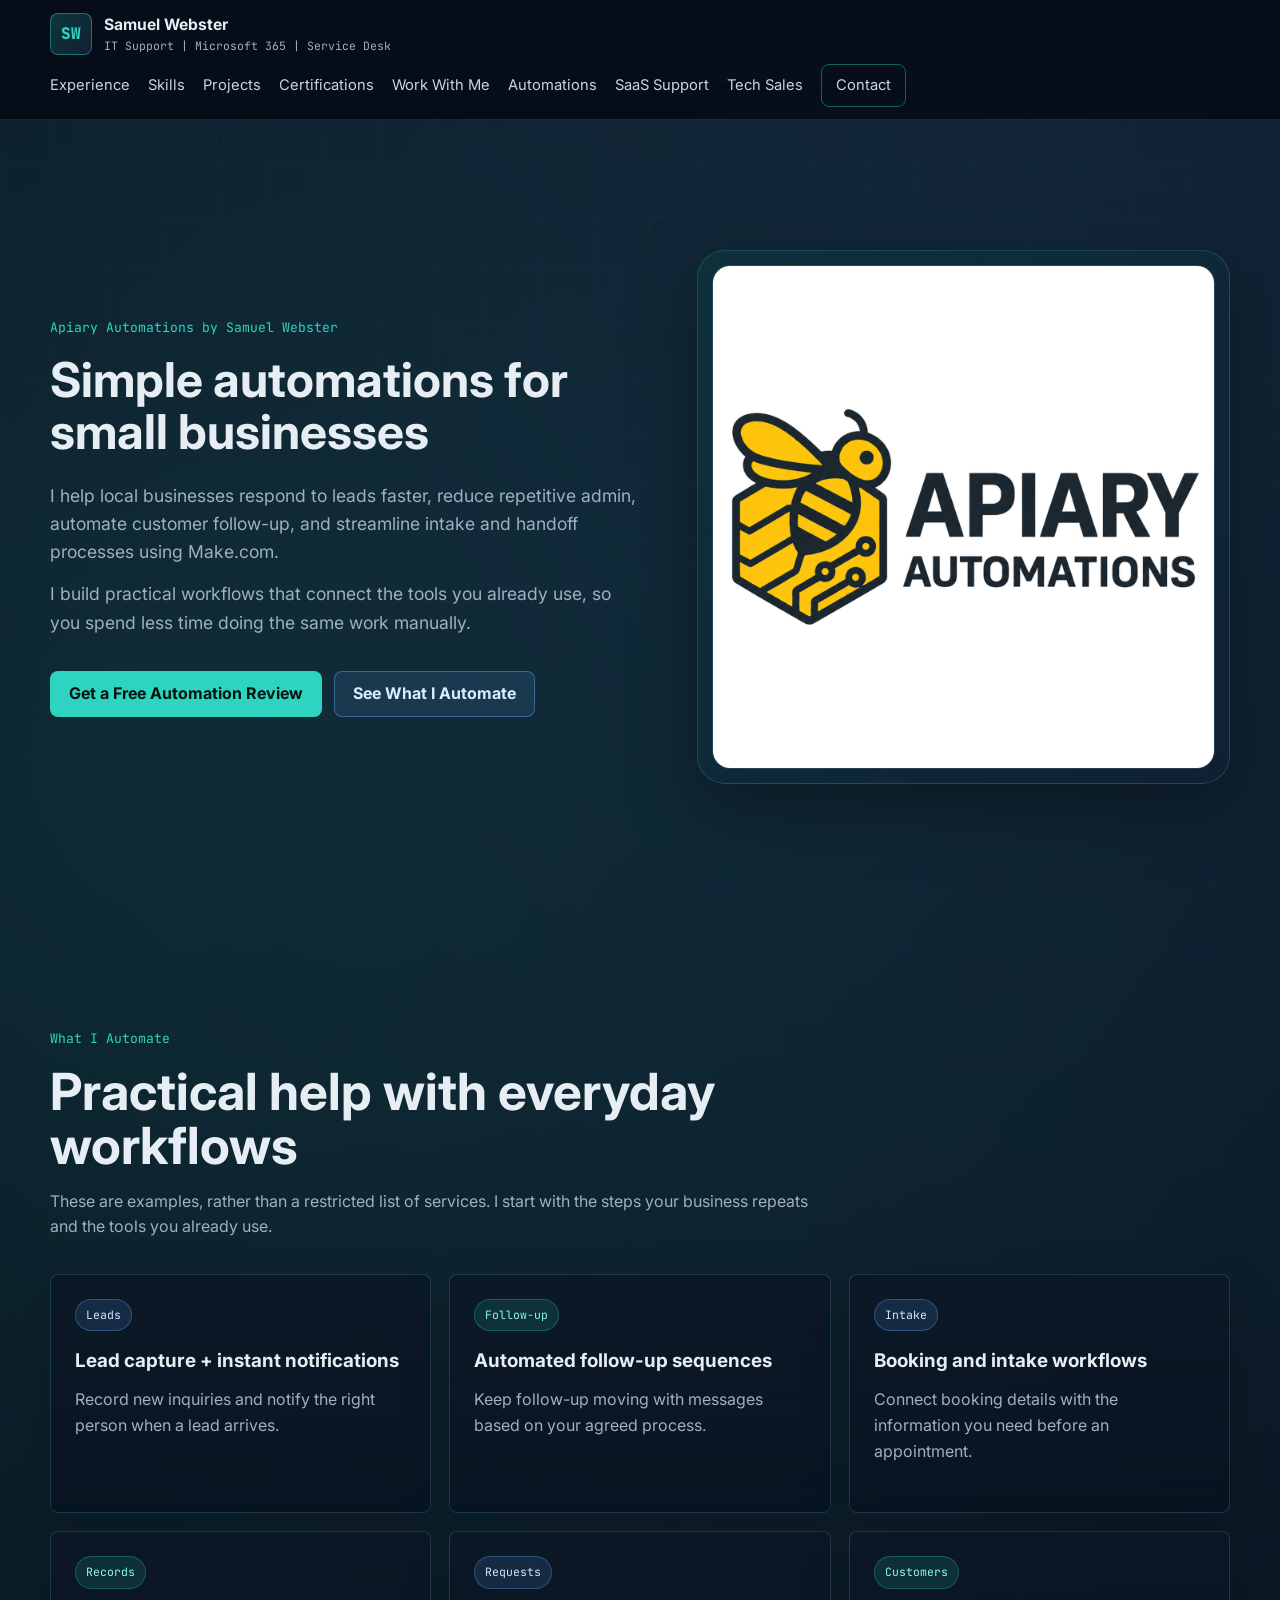
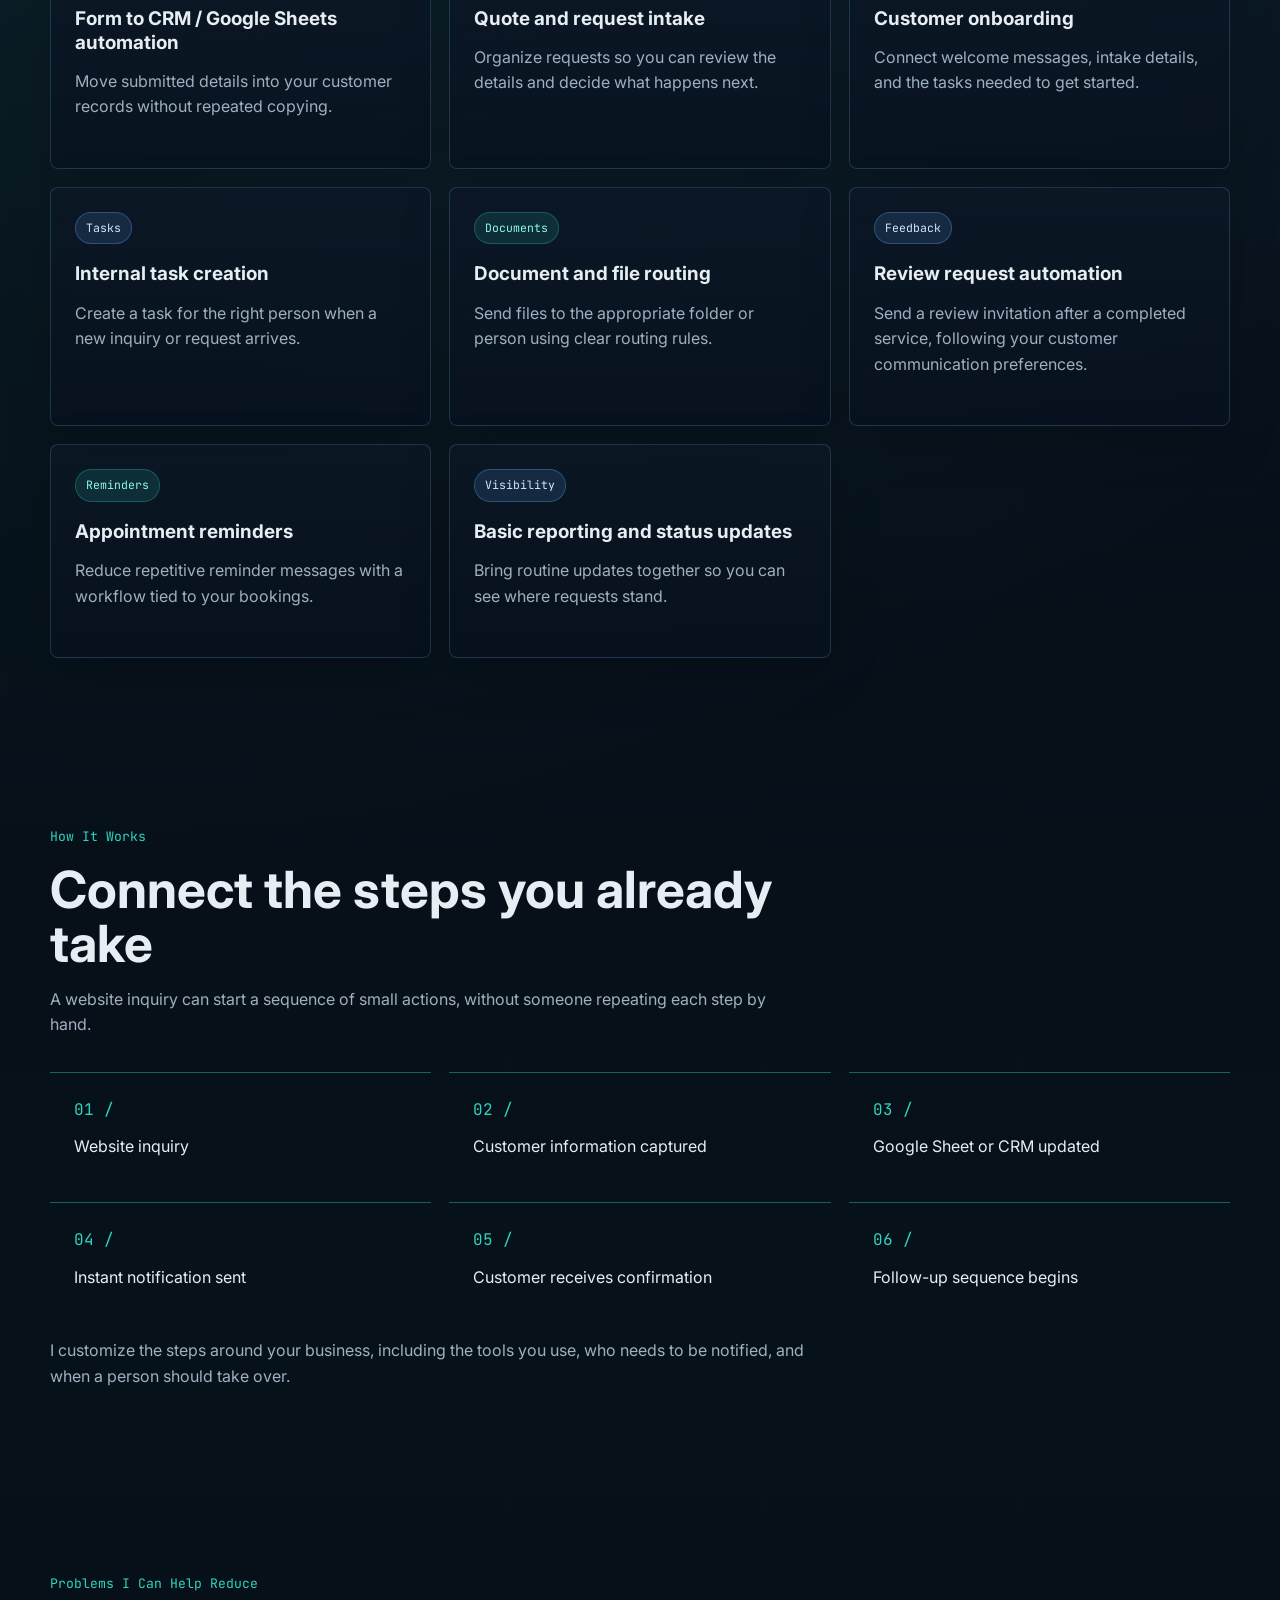
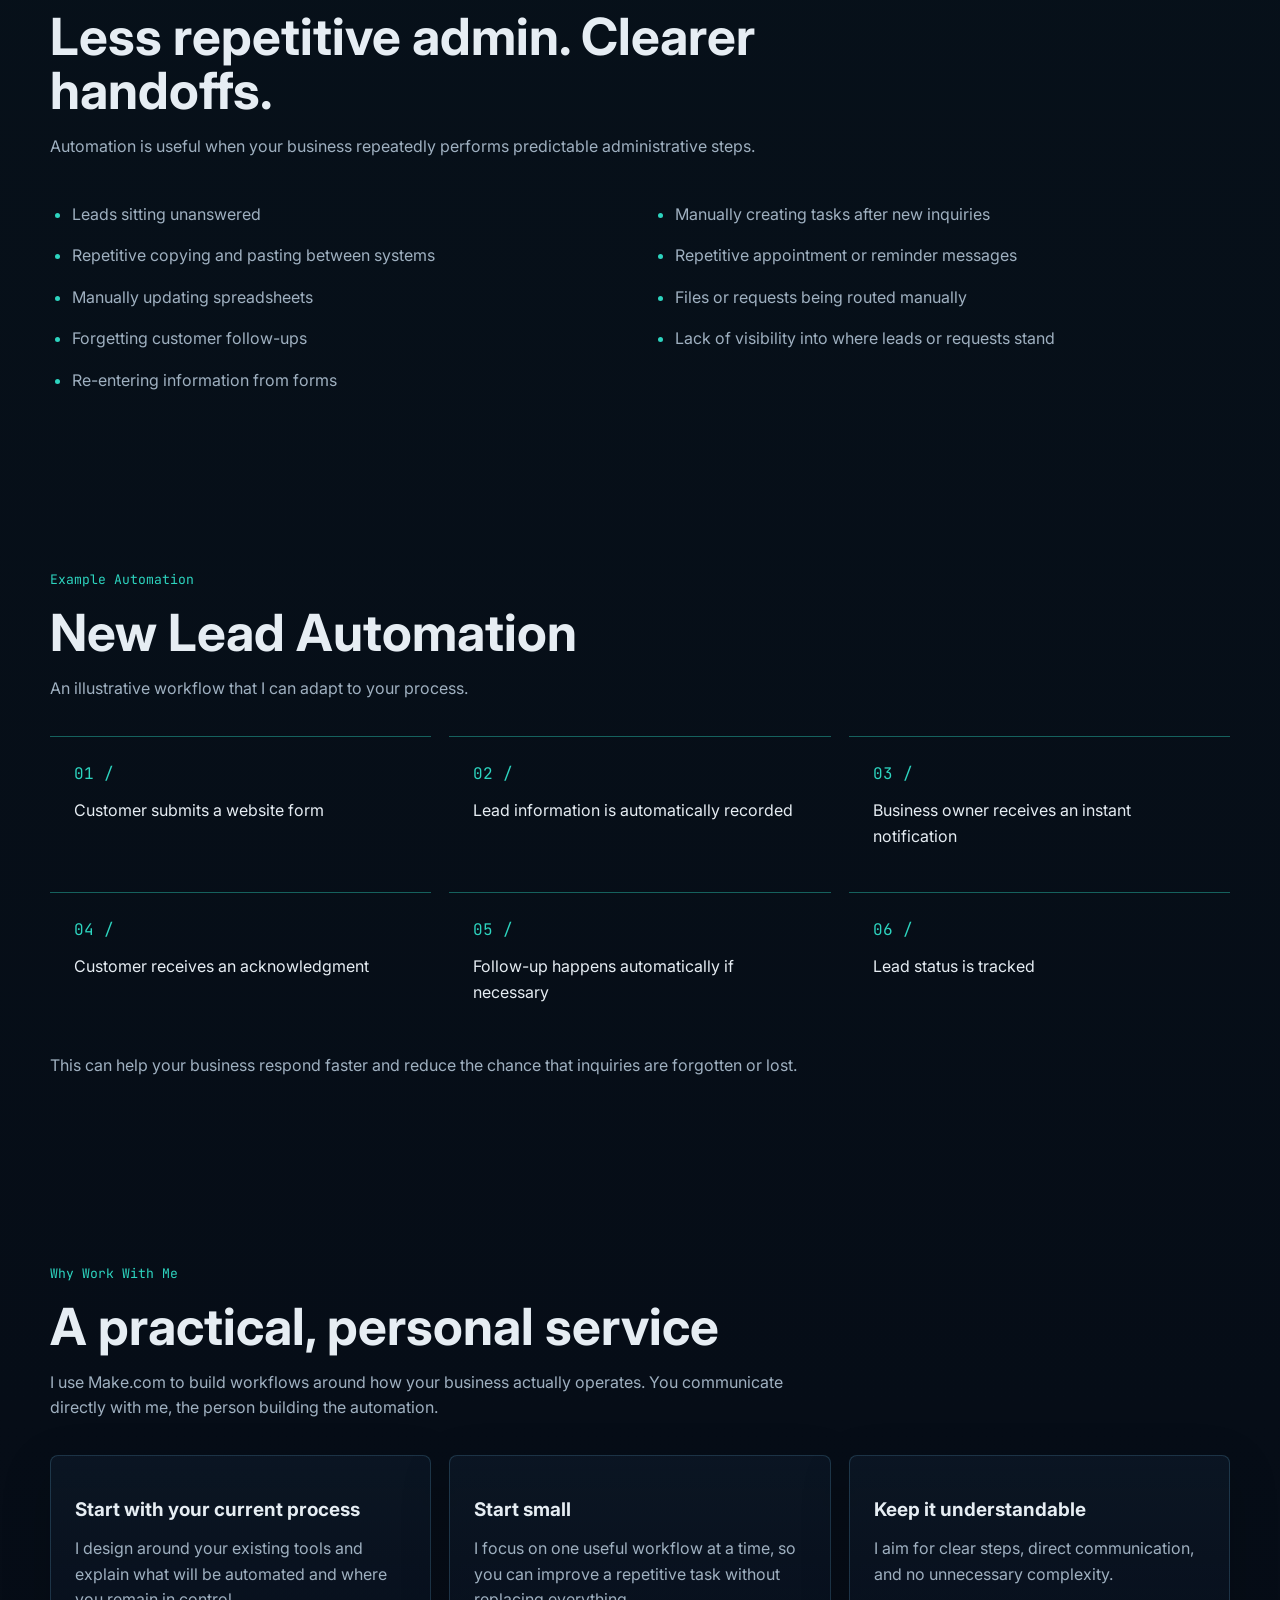
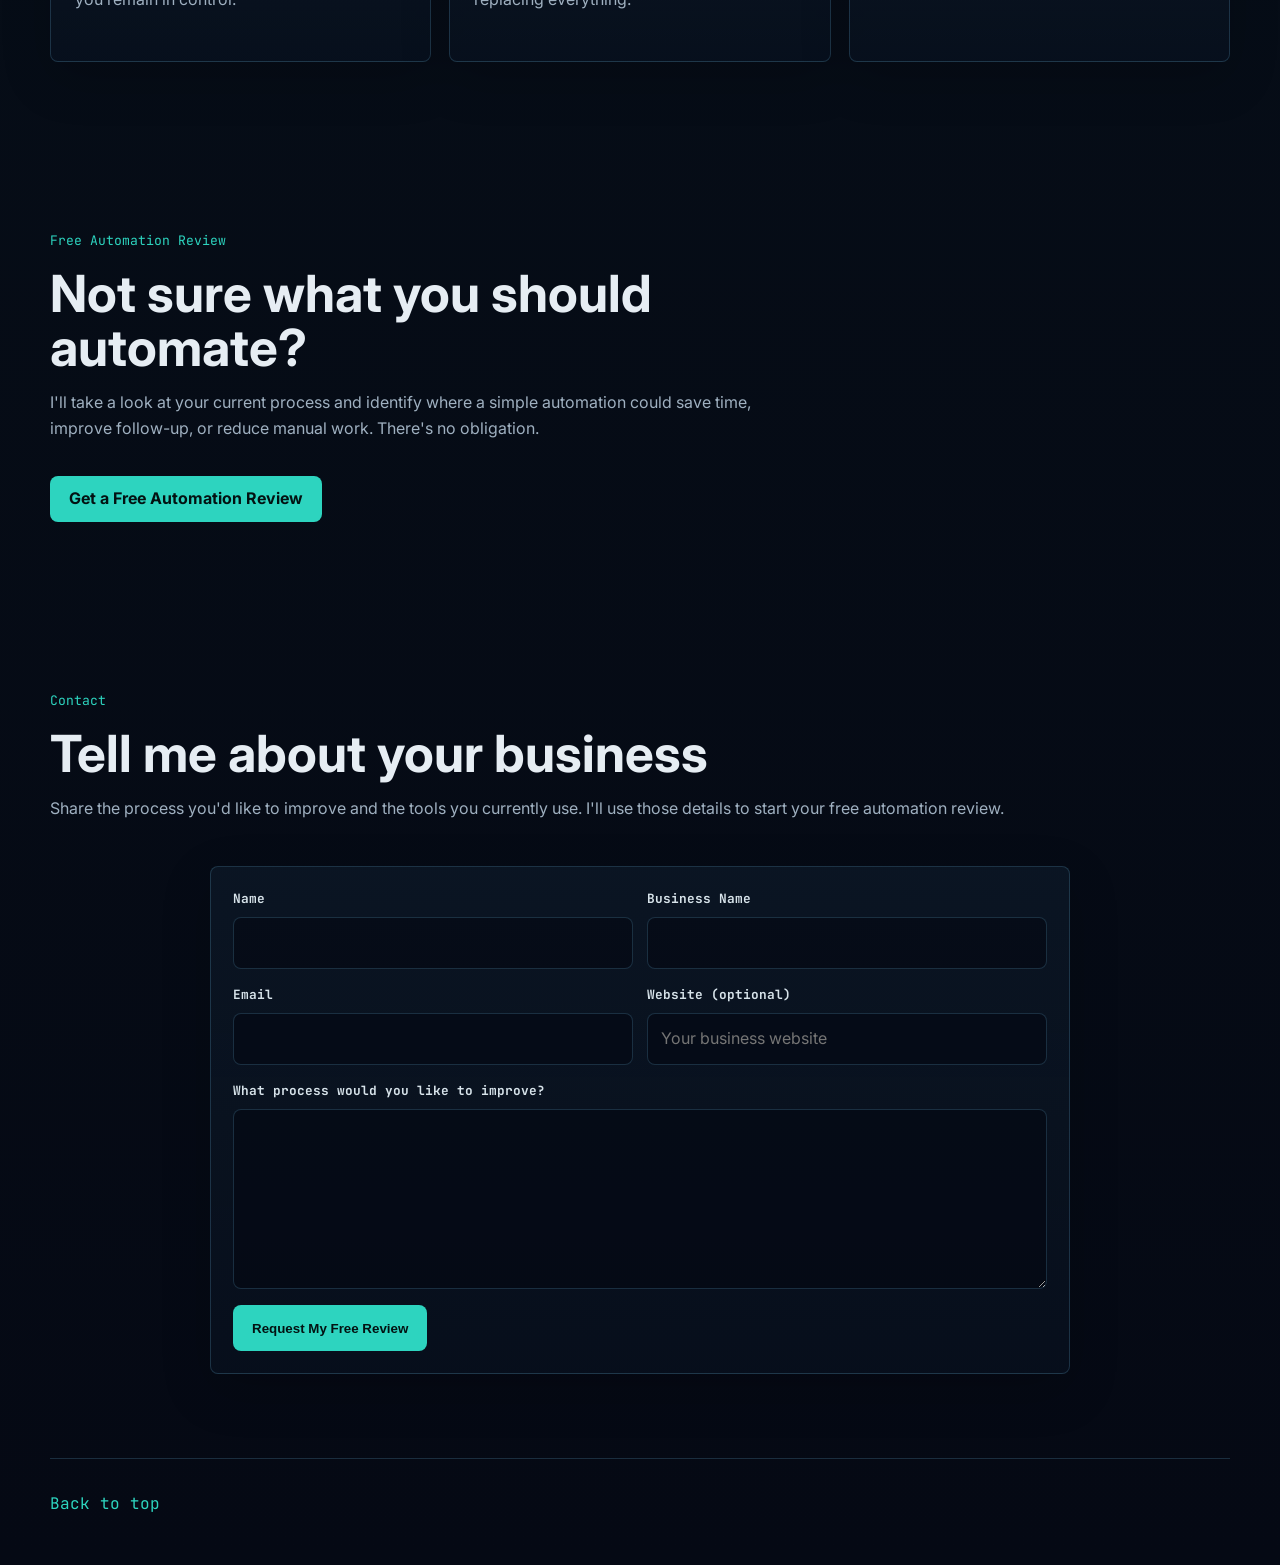
==== commit 59153c53: "Add files via upload" ====
--- a/apiary/index.html
+++ b/apiary/index.html
@@ -27,6 +27,7 @@
         <a href="../index.html#work-with-me">Work With Me</a>
         <a href="index.html" aria-current="page">Automations</a>
         <a href="../saas-support/index.html">SaaS Support</a>
+        <a href="../sales/index.html">Tech Sales</a>
         <a class="nav-contact" href="#inquiry">Contact</a>
       </div>
     </nav>
--- a/styles.css
+++ b/styles.css
@@ -75,12 +75,16 @@
   align-items: center;
   justify-content: space-between;
   gap: 24px;
+  flex-wrap: wrap;
+  row-gap: 8px;
+  padding: 12px 0;
 }
 
 .brand {
   display: inline-flex;
   align-items: center;
   gap: 12px;
+  flex-shrink: 0;
 }
 
 .brand-mark {
@@ -113,6 +117,8 @@
 
 .nav-links {
   display: flex;
+  flex-wrap: wrap;
+  justify-content: center;
   align-items: center;
   gap: 18px;
   color: #c9d6e2;
@@ -121,6 +127,7 @@
 
 .nav-links a {
   padding: 8px 0;
+  white-space: nowrap;
 }
 
 .nav-links a:hover {
@@ -1122,6 +1129,11 @@
 .apiary-problems {
   margin: 0;
   padding-left: 22px;
+  display: grid;
+  grid-template-columns: repeat(2, minmax(0, 1fr));
+  grid-template-rows: repeat(5, auto);
+  grid-auto-flow: column;
+  column-gap: 48px;
 }
 
 .apiary-problems li {
@@ -1191,6 +1203,15 @@
 }
 
 @media (max-width: 760px) {
+  .nav-shell {
+    flex-wrap: nowrap;
+    padding: 0;
+  }
+  .apiary-problems {
+    grid-template-columns: 1fr;
+    grid-template-rows: none;
+    grid-auto-flow: row;
+  }
   .apiary-hero h1 {
     font-size: 2.4rem;
   }
